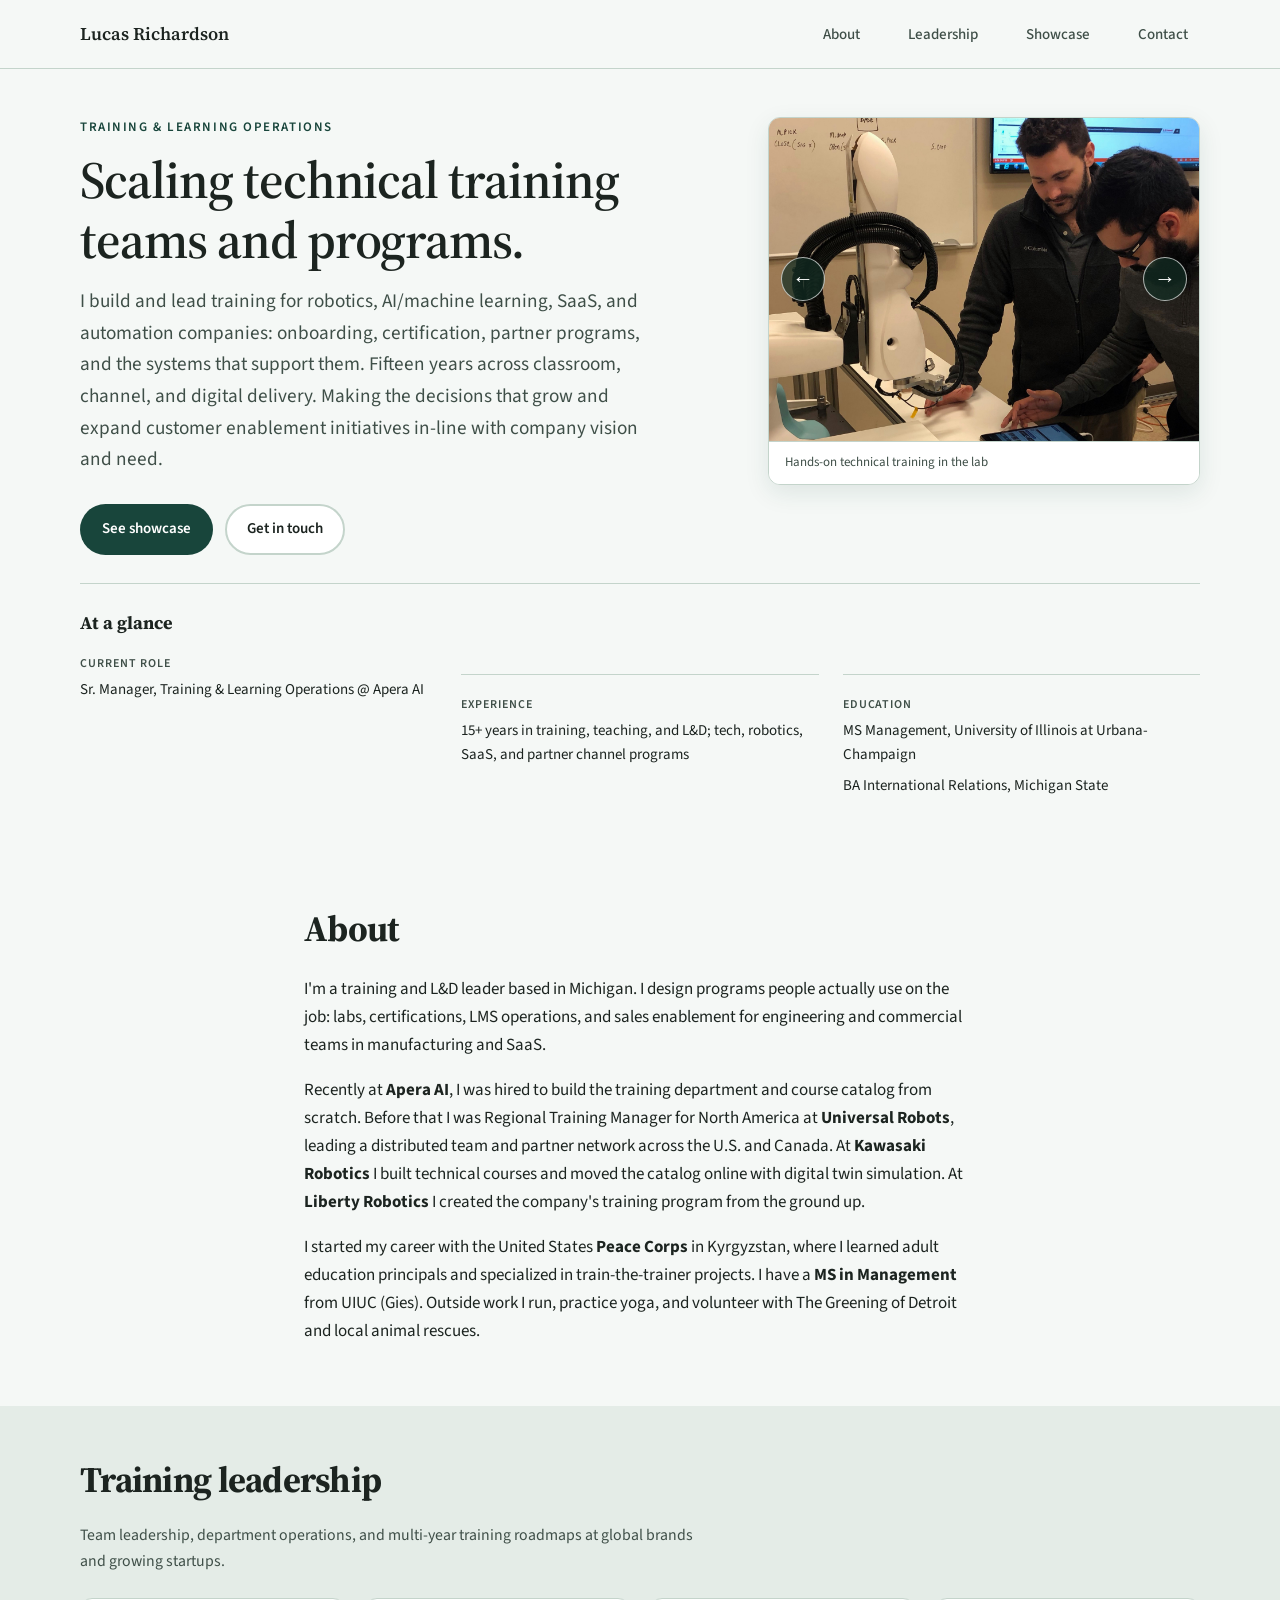
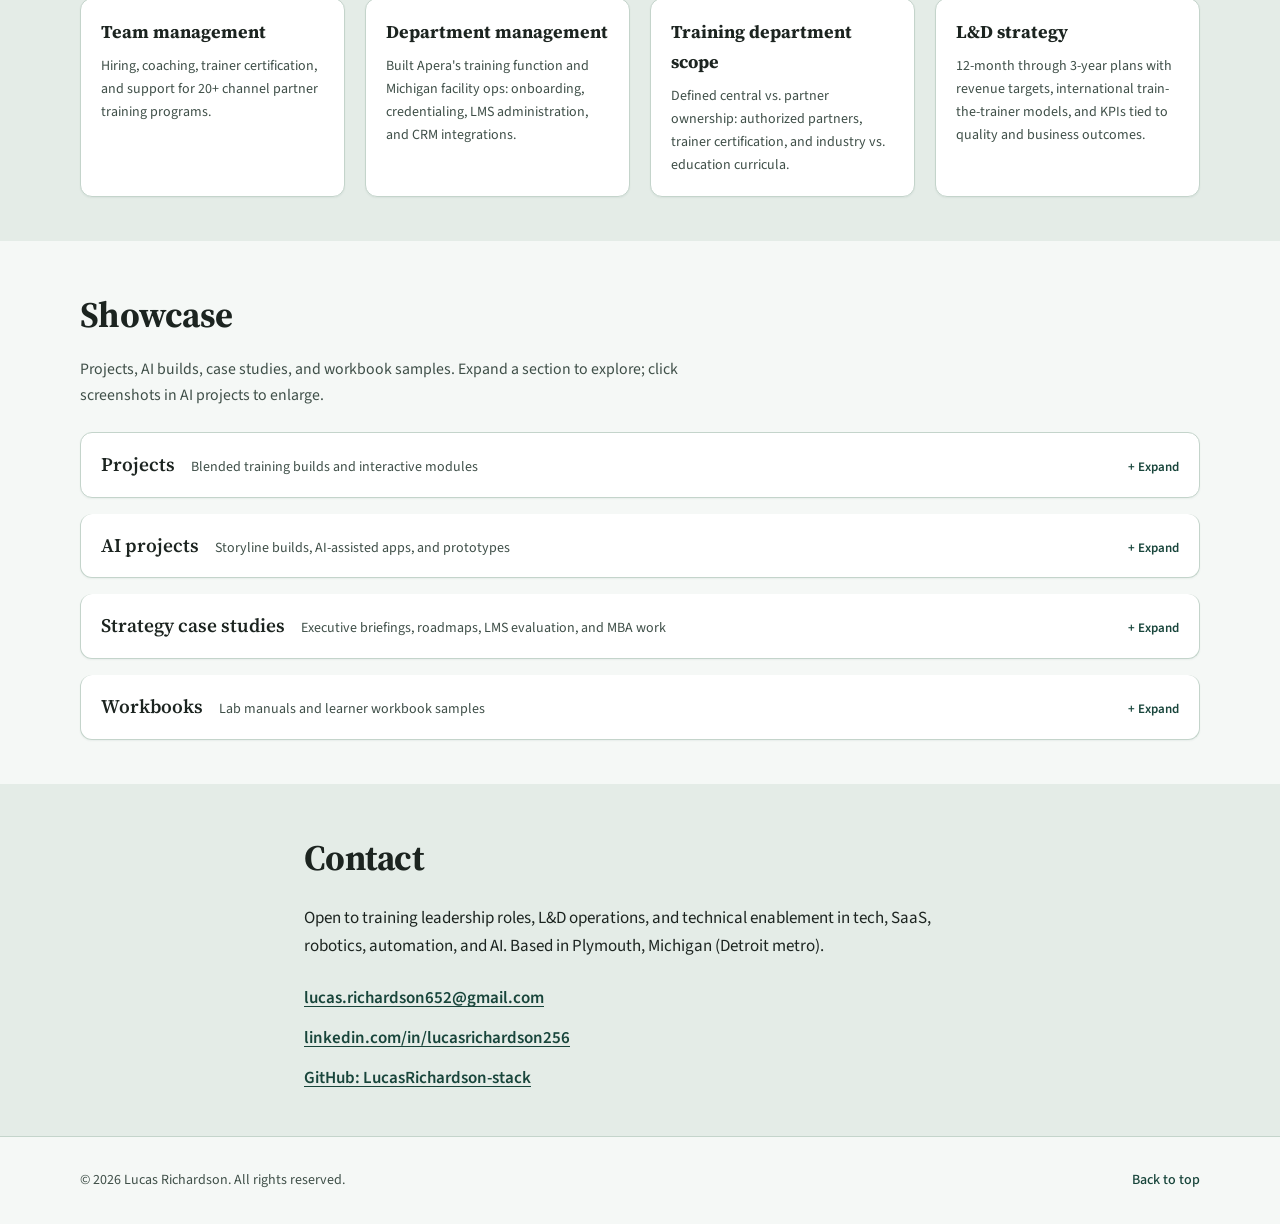
==== index.html @ 7fc4ef79 "Expand Kawasaki workbook showcase with curated pages from both lab manuals. Replace the two-slide K-" ====
<!DOCTYPE html>
<html lang="en">
  <head>
    <meta charset="UTF-8" />
    <meta name="viewport" content="width=device-width, initial-scale=1.0" />
    <meta http-equiv="Cache-Control" content="no-cache, no-store, must-revalidate" />
    <meta http-equiv="Pragma" content="no-cache" />
    <meta http-equiv="Expires" content="0" />
    <meta
      name="description"
      content="Lucas Richardson, Sr. Manager, Training and Learning Operations. 15+ years in technical training, teaching, and L&amp;D across tech, SaaS, robotics, and automation."
    />
    <title>Lucas Richardson | Technical Training &amp; L&amp;D</title>
    <link rel="preconnect" href="https://fonts.googleapis.com" />
    <link rel="preconnect" href="https://fonts.gstatic.com" crossorigin />
    <link
      href="https://fonts.googleapis.com/css2?family=Source+Sans+3:ital,wght@0,400;0,500;0,600;0,700;1,400&family=Source+Serif+4:opsz,wght@8..60,500;8..60,600;8..60,700&display=swap"
      rel="stylesheet"
    />
    <link rel="stylesheet" href="styles.css?v=31" />
  </head>
  <body>
    <a class="skip-link" href="#main">Skip to content</a>

    <header class="site-header" id="top">
      <div class="container header-inner">
        <a class="logo" href="#top">Lucas Richardson</a>
        <button
          class="nav-toggle"
          type="button"
          aria-expanded="false"
          aria-controls="site-nav"
        >
          <span class="nav-toggle-label">Menu</span>
          <span class="nav-toggle-icon" aria-hidden="true"></span>
        </button>
        <nav class="site-nav" id="site-nav" aria-label="Primary">
          <ul>
            <li><a href="#about">About</a></li>
            <li><a href="#leadership">Leadership</a></li>
            <li><a href="#showcase">Showcase</a></li>
            <li><a href="#contact">Contact</a></li>
          </ul>
        </nav>
      </div>
    </header>

    <main id="main">
      <section class="hero">
        <div class="container hero-grid">
          <div class="hero-copy">
            <p class="eyebrow">Training &amp; learning operations</p>
            <h1>Scaling technical training teams and programs.</h1>
            <p class="lead">
              I build and lead training for robotics, AI/machine learning, SaaS, and automation
              companies: onboarding, certification, partner programs, and the systems
              that support them. Fifteen years across classroom, channel, and digital
              delivery. Making the decisions that grow and expand customer enablement initiatives in-line with company vision and need.
            </p>
            <div class="hero-actions">
              <a class="btn btn-primary" href="#showcase">See showcase</a>
              <a class="btn btn-ghost" href="#contact">Get in touch</a>
            </div>
          </div>
          <div class="hero-mark">
            <p class="hero-mark-eyebrow">Portfolio</p>
            <p class="hero-mark-name">Lucas Richardson</p>
            <p class="hero-mark-role">Technical training &amp; L&amp;D</p>
          </div>
          <figure class="hero-photo">
            <div
              class="hero-rotator"
              data-hero-rotator
              tabindex="0"
              aria-roledescription="carousel"
              aria-label="Training photos"
            >
              <div class="hero-rotator-slides">
                <img
                  class="hero-rotator-slide is-active"
                  src="assets/images/kawasaki-duaro-training.jpg"
                  alt="Hands-on robotics training session with a Kawasaki duAro collaborative robot."
                  width="1200"
                  height="900"
                  data-caption="Hands-on technical training in the lab"
                />
                <img
                  class="hero-rotator-slide"
                  src="assets/images/ur-tradeshow.jpg"
                  alt="Universal Robots tradeshow demo with a cobot and teach pendant."
                  width="1200"
                  height="900"
                  loading="lazy"
                  data-caption="Universal Robots tradeshow demo"
                />
                <img
                  class="hero-rotator-slide"
                  src="assets/images/ur-classroom.jpg"
                  alt="Universal Robots classroom training with learners at robot workstations."
                  width="1200"
                  height="900"
                  loading="lazy"
                  data-caption="Universal Robots classroom training"
                />
              </div>
              <button class="hero-rotator-btn hero-rotator-btn-prev" type="button" aria-label="Previous photo">
                <span aria-hidden="true">&#8592;</span>
              </button>
              <button class="hero-rotator-btn hero-rotator-btn-next" type="button" aria-label="Next photo">
                <span aria-hidden="true">&#8594;</span>
              </button>
            </div>
            <figcaption class="hero-rotator-caption">Hands-on technical training in the lab</figcaption>
          </figure>
        </div>
        <div class="container hero-glance" aria-label="At a glance">
          <h2 class="hero-glance-title">At a glance</h2>
          <dl class="stat-list stat-list--horizontal">
            <div>
              <dt>Current role</dt>
              <dd>Sr. Manager, Training &amp; Learning Operations @ Apera AI</dd>
            </div>
            <div>
              <dt>Experience</dt>
              <dd>
                15+ years in training, teaching, and L&amp;D; tech, robotics, SaaS,
                and partner channel programs
              </dd>
            </div>
            <div>
              <dt>Education</dt>
              <dd class="stat-stack">
                <span>MS Management, University of Illinois at Urbana-Champaign</span>
                <span>BA International Relations, Michigan State</span>
              </dd>
            </div>
          </dl>
        </div>
      </section>

      <section class="section" id="about">
        <div class="container narrow">
          <h2>About</h2>
          <p>
            I'm a training and L&amp;D leader based in Michigan. I design programs
            people actually use on the job: labs, certifications, LMS operations,
            and sales enablement for engineering and commercial teams in manufacturing
            and SaaS.
          </p>
          <p>
            Recently at <strong>Apera AI</strong>, I was hired to build the training department
            and course catalog from scratch. Before that I was Regional Training Manager
            for North America at <strong>Universal Robots</strong>, leading a distributed
            team and partner network across the U.S. and Canada. At
            <strong>Kawasaki Robotics</strong> I built technical courses and moved the
            catalog online with digital twin simulation. At <strong>Liberty Robotics</strong> I
            created the company's training program from the ground up.
          </p>
          <p>
            I started my career with the United States <strong>Peace Corps</strong> in Kyrgyzstan, where I learned
            adult education principals and specialized in train-the-trainer projects. I have a <strong>MS in Management</strong>
            from UIUC (Gies). Outside work I run, practice yoga, and volunteer with
            The Greening of Detroit and local animal rescues.
          </p>
        </div>
      </section>

      <section class="section section-alt" id="leadership">
        <div class="container">
          <h2>Training leadership</h2>
          <p class="section-intro">
            Team leadership, department operations, and multi-year training roadmaps
            at global brands and growing startups.
          </p>
          <ul class="card-grid card-grid--compact">
            <li class="card">
              <h3>Team management</h3>
              <p>
                Hiring, coaching, trainer certification, and support for 20+ channel
                partner training programs.
              </p>
            </li>
            <li class="card">
              <h3>Department management</h3>
              <p>
                Built Apera's training function and Michigan facility ops: onboarding,
                credentialing, LMS administration, and CRM integrations.
              </p>
            </li>
            <li class="card">
              <h3>Training department scope</h3>
              <p>
                Defined central vs. partner ownership: authorized partners, trainer
                certification, and industry vs. education curricula.
              </p>
            </li>
            <li class="card">
              <h3>L&amp;D strategy</h3>
              <p>
                12-month through 3-year plans with revenue targets, international
                train-the-trainer models, and KPIs tied to quality and business
                outcomes.
              </p>
            </li>
          </ul>
        </div>
      </section>

      <section class="section" id="showcase">
        <div class="container">
          <h2>Showcase</h2>
          <p class="section-intro">
            Projects, AI builds, case studies, and workbook samples. Expand a section
            to explore; click screenshots in AI projects to enlarge.
          </p>

            <details class="showcase-fold" id="showcase-projects">
              <summary class="showcase-fold-summary">
                <span class="showcase-fold-title">Projects</span>
                <span class="showcase-fold-desc">Blended training builds and interactive modules</span>
              </summary>
              <div class="showcase-fold-body">
              <div class="showcase-shell" data-showcase-tabs>
                <div class="showcase-tablist" role="tablist" aria-label="Projects">
                  <button class="showcase-tab is-active" type="button" role="tab" id="tab-dd-primer" aria-selected="true" aria-controls="panel-dd-primer">D&amp;D species creator</button>
                  <button class="showcase-tab" type="button" role="tab" id="tab-beyond-robot" aria-selected="false" aria-controls="panel-beyond-robot">Beyond the Robot</button>
                </div>

                <div class="showcase-panel is-active" role="tabpanel" id="panel-dd-primer" aria-labelledby="tab-dd-primer">
                  <article class="showcase-card showcase-card--embed">
                    <div class="showcase-panel-header">
                      <div class="project-meta">
                        <span class="tag">ADDIE</span>
                        <span class="tag">Articulate Storyline</span>
                        <span class="tag">AI-assisted HTML</span>
                      </div>
                      <h5>D&amp;D fantasy species character creator</h5>

                      <div class="project-process" aria-label="Project development timeline">
                        <h6 class="project-process-title">Creation process</h6>
                        <ol class="project-process-steps">
                          <li class="project-process-step">
                            <span class="project-process-label">Situation</span>
                            <p>A therapist needed a guided character creator so new players could arrive at the first session with a species, class, and backstory already in place.</p>
                          </li>
                          <li class="project-process-step">
                            <span class="project-process-label">Task</span>
                            <p>Follow ADDIE to design and develop beginner-friendly D&amp;D content that reduced first-session friction without overwhelming new players.</p>
                          </li>
                          <li class="project-process-step">
                            <span class="project-process-label">Action</span>
                            <p>Prototyped an interactive Storyline experience, then rebuilt the flow in HTML with Claude and ChatGPT when Storyline could not deliver the guided UX I had in mind.</p>
                          </li>
                          <li class="project-process-step">
                            <span class="project-process-label">Result</span>
                            <p>A full HTML character creator with species galleries, guided class and background matching, backstory builders, and a printable summary sheet.</p>
                          </li>
                        </ol>
                      </div>

                      <div class="artifact-links">
                        <a class="btn btn-primary" href="https://lucasrichardson-stack.github.io/dnd-character-creator/" target="_blank" rel="noopener noreferrer">Launch HTML creator</a>
                        <a class="btn btn-ghost" href="https://legendary-paprenjak-9b87fb.netlify.app/story.html" target="_blank" rel="noopener noreferrer">Launch Storyline build</a>
                        <a class="btn btn-ghost" href="https://github.com/LucasRichardson-stack/dnd-character-creator" target="_blank" rel="noopener noreferrer">View on GitHub</a>
                      </div>
                    </div>
                    <div class="compare-grid compare-grid--embed" aria-label="Original Storyline build versus AI-assisted HTML character creator">
                      <figure class="compare-card compare-card--embed">
                        <figcaption>Original — Articulate Storyline</figcaption>
                        <div class="compare-embed-wrap">
                          <iframe class="module-embed" src="https://legendary-paprenjak-9b87fb.netlify.app/story.html" title="Original D&amp;D Storyline species primer" loading="lazy"></iframe>
                        </div>
                      </figure>
                      <figure class="compare-card compare-card--embed">
                        <figcaption>Evolved — AI-assisted HTML</figcaption>
                        <div class="compare-embed-wrap">
                          <iframe class="module-embed" src="https://lucasrichardson-stack.github.io/dnd-character-creator/" title="D&amp;D HTML species character creator" loading="lazy"></iframe>
                        </div>
                      </figure>
                    </div>
                  </article>
                </div>

                <div class="showcase-panel" role="tabpanel" id="panel-beyond-robot" aria-labelledby="tab-beyond-robot" hidden>
                  <article class="showcase-card showcase-card--embed">
                    <div class="showcase-panel-header">
                      <div class="project-meta">
                        <span class="tag">Instructor-led</span>
                        <span class="tag">Challenger / Solution selling</span>
                        <span class="tag">Post-training quiz</span>
                      </div>
                      <h5>Beyond the Robot — Challenger sales training</h5>

                      <div class="project-process" aria-label="Project development timeline">
                        <h6 class="project-process-title">Creation process</h6>
                        <ol class="project-process-steps">
                          <li class="project-process-step">
                            <span class="project-process-label">Situation</span>
                            <p>After we lost a sales trainer, I was asked to step in and develop sales training to support the organization.</p>
                          </li>
                          <li class="project-process-step">
                            <span class="project-process-label">Task</span>
                            <p>Develop a session grounded in Challenger salesmanship and solution selling—approaches widely used in robotics and automation.</p>
                          </li>
                          <li class="project-process-step">
                            <span class="project-process-label">Action</span>
                            <p>Read foundational books and attended a Challenger sale seminar to reaffirm my knowledge, then built the PowerPoint deck and engaging post-training quiz.</p>
                          </li>
                          <li class="project-process-step">
                            <span class="project-process-label">Result</span>
                            <p>The sales team began regularly requesting this training to reinforce their practices.</p>
                          </li>
                        </ol>
                      </div>

                      <div class="artifact-links">
                        <a class="btn btn-primary" href="beyond-the-robot.html">Launch simulation</a>
                      </div>

                    </div>

                  <div class="carousel carousel--deck" data-carousel tabindex="0" aria-roledescription="carousel" aria-label="Training deck slides">
                    <div class="carousel-viewport"><div class="carousel-track">
                        <figure class="carousel-slide is-active" data-caption="Training deck slide 1 of 18">
                          <img src="assets/images/beyond-the-robot/slide-01.png" alt="Beyond the Robot training deck slide 1." width="1280" height="720" />
                        </figure>
                        <figure class="carousel-slide" data-caption="Training deck slide 2 of 18">
                          <img src="assets/images/beyond-the-robot/slide-02.png" alt="Beyond the Robot training deck slide 2." width="1280" height="720" loading="lazy" />
                        </figure>
                        <figure class="carousel-slide" data-caption="Training deck slide 3 of 18">
                          <img src="assets/images/beyond-the-robot/slide-03.png" alt="Beyond the Robot training deck slide 3." width="1280" height="720" loading="lazy" />
                        </figure>
                        <figure class="carousel-slide" data-caption="Training deck slide 4 of 18">
                          <img src="assets/images/beyond-the-robot/slide-04.png" alt="Beyond the Robot training deck slide 4." width="1280" height="720" loading="lazy" />
                        </figure>
                        <figure class="carousel-slide" data-caption="Training deck slide 5 of 18">
                          <img src="assets/images/beyond-the-robot/slide-05.png" alt="Beyond the Robot training deck slide 5." width="1280" height="720" loading="lazy" />
                        </figure>
                        <figure class="carousel-slide" data-caption="Training deck slide 6 of 18">
                          <img src="assets/images/beyond-the-robot/slide-06.png" alt="Beyond the Robot training deck slide 6." width="1280" height="720" loading="lazy" />
                        </figure>
                        <figure class="carousel-slide" data-caption="Training deck slide 7 of 18">
                          <img src="assets/images/beyond-the-robot/slide-07.png" alt="Beyond the Robot training deck slide 7." width="1280" height="720" loading="lazy" />
                        </figure>
                        <figure class="carousel-slide" data-caption="Training deck slide 8 of 18">
                          <img src="assets/images/beyond-the-robot/slide-08.png" alt="Beyond the Robot training deck slide 8." width="1280" height="720" loading="lazy" />
                        </figure>
                        <figure class="carousel-slide" data-caption="Training deck slide 9 of 18">
                          <img src="assets/images/beyond-the-robot/slide-09.png" alt="Beyond the Robot training deck slide 9." width="1280" height="720" loading="lazy" />
                        </figure>
                        <figure class="carousel-slide" data-caption="Training deck slide 10 of 18">
                          <img src="assets/images/beyond-the-robot/slide-10.png" alt="Beyond the Robot training deck slide 10." width="1280" height="720" loading="lazy" />
                        </figure>
                        <figure class="carousel-slide" data-caption="Training deck slide 11 of 18">
                          <img src="assets/images/beyond-the-robot/slide-11.png" alt="Beyond the Robot training deck slide 11." width="1280" height="720" loading="lazy" />
                        </figure>
                        <figure class="carousel-slide" data-caption="Training deck slide 12 of 18">
                          <img src="assets/images/beyond-the-robot/slide-12.png" alt="Beyond the Robot training deck slide 12." width="1280" height="720" loading="lazy" />
                        </figure>
                        <figure class="carousel-slide" data-caption="Training deck slide 13 of 18">
                          <img src="assets/images/beyond-the-robot/slide-13.png" alt="Beyond the Robot training deck slide 13." width="1280" height="720" loading="lazy" />
                        </figure>
                        <figure class="carousel-slide" data-caption="Training deck slide 14 of 18">
                          <img src="assets/images/beyond-the-robot/slide-14.png" alt="Beyond the Robot training deck slide 14." width="1280" height="720" loading="lazy" />
                        </figure>
                        <figure class="carousel-slide" data-caption="Training deck slide 15 of 18">
                          <img src="assets/images/beyond-the-robot/slide-15.png" alt="Beyond the Robot training deck slide 15." width="1280" height="720" loading="lazy" />
                        </figure>
                        <figure class="carousel-slide" data-caption="Training deck slide 16 of 18">
                          <img src="assets/images/beyond-the-robot/slide-16.png" alt="Beyond the Robot training deck slide 16." width="1280" height="720" loading="lazy" />
                        </figure>
                        <figure class="carousel-slide" data-caption="Training deck slide 17 of 18">
                          <img src="assets/images/beyond-the-robot/slide-17.png" alt="Beyond the Robot training deck slide 17." width="1280" height="720" loading="lazy" />
                        </figure>
                        <figure class="carousel-slide" data-caption="Training deck slide 18 of 18">
                          <img src="assets/images/beyond-the-robot/slide-18.png" alt="Beyond the Robot training deck slide 18." width="1280" height="720" loading="lazy" />
                        </figure>
</div></div>
                    <button class="carousel-btn carousel-btn-prev" type="button" aria-label="Previous slide">&#8592;</button>
                    <button class="carousel-btn carousel-btn-next" type="button" aria-label="Next slide">&#8594;</button>
                    <div class="carousel-footer"><p class="carousel-caption" aria-live="polite">Training deck slide 1 of 18</p></div>
                  </div>

                    <div class="module-embed-wrap module-embed-wrap--compact">
                      <iframe class="module-embed" src="beyond-the-robot.html" title="Beyond the Robot sales simulation" loading="lazy"></iframe>
                    </div>
                  </article>
                </div>
              </div>
              </div>
            </details>

            <details class="showcase-fold" id="showcase-agentic">
              <summary class="showcase-fold-summary">
                <span class="showcase-fold-title">AI projects</span>
                <span class="showcase-fold-desc">Storyline builds, AI-assisted apps, and prototypes</span>
              </summary>
              <div class="showcase-fold-body">
              <div class="showcase-shell" data-showcase-tabs>
                <div class="showcase-tablist" role="tablist" aria-label="AI projects">
                  <button class="showcase-tab is-active" type="button" role="tab" id="tab-dashboard" aria-selected="true" aria-controls="panel-dashboard">Readiness dashboard</button>
                  <button class="showcase-tab" type="button" role="tab" id="tab-scorecard" aria-selected="false" aria-controls="panel-scorecard">Readiness scorecard</button>
                  <button class="showcase-tab" type="button" role="tab" id="tab-lms" aria-selected="false" aria-controls="panel-lms">Training LMS</button>
                  <button class="showcase-tab" type="button" role="tab" id="tab-planner" aria-selected="false" aria-controls="panel-planner">Training planner</button>
                  <button class="showcase-tab" type="button" role="tab" id="tab-part-inspection" aria-selected="false" aria-controls="panel-part-inspection">Part inspection</button>
                </div>

                <div class="showcase-panel is-active" role="tabpanel" id="panel-dashboard" aria-labelledby="tab-dashboard">
                  <div class="showcase-panel-header">
                    <div class="project-meta">
                      <span class="tag">AI-assisted</span>
                      <span class="tag">Prototype</span>
                    </div>
                    <h5>Uptime Readiness Dashboard</h5>
                    <p>
                      A customer-facing readiness monitor I'm prototyping to show how prepared
                      a plant team is to troubleshoot our product when a line goes down.
                      It rolls up training, spare parts, backups, and trained assets; then
                      surfaces remedial actions before downtime happens. The goal when launched will be to decrease customer downtime and decrease our costs to support.
                    </p>
                  </div>
                  <div class="carousel" data-carousel tabindex="0" aria-roledescription="carousel">
                    <div class="carousel-viewport">
                      <div class="carousel-track">
                        <figure class="carousel-slide is-active" data-caption="Team Readiness: per-employee training, eLearning, quiz scores, and certificate status.">
                          <button class="carousel-zoom" type="button" data-src="assets/images/uptime-dashboard-team-readiness.png" data-alt="Uptime Readiness Dashboard team tracker.">
                            <img src="assets/images/uptime-dashboard-team-readiness.png" alt="Uptime Readiness Dashboard team tracker." width="1024" height="872" />
                            <span class="carousel-zoom-label">Click to enlarge</span>
                          </button>
                        </figure>
                        <figure class="carousel-slide" data-caption="Spare Parts Audit: hardware inventory, backup sync, and trained asset verification.">
                          <button class="carousel-zoom" type="button" data-src="assets/images/uptime-dashboard-spare-parts-audit.png" data-alt="Spare parts audit screen.">
                            <img src="assets/images/uptime-dashboard-spare-parts-audit.png" alt="Spare parts audit screen." width="1024" height="872" loading="lazy" />
                            <span class="carousel-zoom-label">Click to enlarge</span>
                          </button>
                        </figure>
                        <figure class="carousel-slide" data-caption="Improvement Actions: critical gaps and prioritized fixes for the customer team.">
                          <button class="carousel-zoom" type="button" data-src="assets/images/uptime-dashboard-improvement-actions.png" data-alt="Improvement actions panel.">
                            <img src="assets/images/uptime-dashboard-improvement-actions.png" alt="Improvement actions panel." width="1024" height="872" loading="lazy" />
                            <span class="carousel-zoom-label">Click to enlarge</span>
                          </button>
                        </figure>
                      </div>
                    </div>
                    <button class="carousel-btn carousel-btn-prev" type="button" aria-label="Previous screenshot">&#8592;</button>
                    <button class="carousel-btn carousel-btn-next" type="button" aria-label="Next screenshot">&#8594;</button>
                    <div class="carousel-footer">
                      <div class="carousel-dots" role="tablist" aria-label="Screenshots">
                        <button class="carousel-dot is-active" type="button" aria-label="Screenshot 1"></button>
                        <button class="carousel-dot" type="button" aria-label="Screenshot 2"></button>
                        <button class="carousel-dot" type="button" aria-label="Screenshot 3"></button>
                      </div>
                      <p class="carousel-caption" aria-live="polite">Team Readiness: per-employee training, eLearning, quiz scores, and certificate status.</p>
                    </div>
                  </div>
                </div>

                <div class="showcase-panel" role="tabpanel" id="panel-scorecard" aria-labelledby="tab-scorecard" hidden>
                  <div class="showcase-panel-header">
                    <div class="project-meta">
                      <span class="tag">AI-assisted</span>
                      <span class="tag">Assessment</span>
                      <span class="tag">Tradeshow</span>
                    </div>
                    <h5>Uptime Readiness Scorecard</h5>
                    <p>
                      An assessment quiz I built from our product manuals and SME input to gauge how
                      prepared a customer&rsquo;s employees are to respond to faults and
                      equipment downtime. This tradeshow version adds timed scoring, instant
                      feedback, and a leaderboard so visitors could challenge each other on
                      the show floor. We'll eventually pair this with the strategy behind our readiness dashboard to qualify customer employee's abilities to address downtime issues.
                    </p>
                  </div>
                  <div class="carousel" data-carousel tabindex="0" aria-roledescription="carousel">
                    <div class="carousel-viewport">
                      <div class="carousel-track">
                        <figure class="carousel-slide is-active" data-caption="Landing: score bands from Expert Ready to At Risk; begin assessment or view leaderboard.">
                          <button class="carousel-zoom" type="button" data-src="assets/images/uptime-scorecard-landing.png" data-alt="Uptime Readiness Scorecard landing page.">
                            <img src="assets/images/uptime-scorecard-landing.png" alt="Staff uptime readiness assessment intro with score band definitions." width="1024" height="872" />
                            <span class="carousel-zoom-label">Click to enlarge</span>
                          </button>
                        </figure>
                        <figure class="carousel-slide" data-caption="Registration: optional name and company for the tradeshow leaderboard.">
                          <button class="carousel-zoom" type="button" data-src="assets/images/uptime-scorecard-registration.png" data-alt="Scorecard registration form.">
                            <img src="assets/images/uptime-scorecard-registration.png" alt="Who is taking this assessment registration screen." width="1024" height="872" loading="lazy" />
                            <span class="carousel-zoom-label">Click to enlarge</span>
                          </button>
                        </figure>
                        <figure class="carousel-slide" data-caption="Quiz: timed multiple-choice questions drawn from product manual topics.">
                          <button class="carousel-zoom" type="button" data-src="assets/images/uptime-scorecard-question.png" data-alt="Scorecard quiz question screen.">
                            <img src="assets/images/uptime-scorecard-question.png" alt="Calibration quiz question with four answer choices." width="1024" height="872" loading="lazy" />
                            <span class="carousel-zoom-label">Click to enlarge</span>
                          </button>
                        </figure>
                        <figure class="carousel-slide" data-caption="Feedback: immediate explanation after each answer before moving on.">
                          <button class="carousel-zoom" type="button" data-src="assets/images/uptime-scorecard-feedback.png" data-alt="Scorecard question with answer feedback.">
                            <img src="assets/images/uptime-scorecard-feedback.png" alt="Quiz question showing correct answer and explanation." width="1024" height="872" loading="lazy" />
                            <span class="carousel-zoom-label">Click to enlarge</span>
                          </button>
                        </figure>
                        <figure class="carousel-slide" data-caption="Results: overall score, readiness band, and breakdown by category.">
                          <button class="carousel-zoom" type="button" data-src="assets/images/uptime-scorecard-results.png" data-alt="Uptime Readiness Scorecard results page.">
                            <img src="assets/images/uptime-scorecard-results.png" alt="Assessment results with score, status, and category performance." width="1024" height="872" loading="lazy" />
                            <span class="carousel-zoom-label">Click to enlarge</span>
                          </button>
                        </figure>
                        <figure class="carousel-slide" data-caption="Leaderboard: ranked scores for the tradeshow challenge.">
                          <button class="carousel-zoom" type="button" data-src="assets/images/uptime-scorecard-leaderboard.png" data-alt="Uptime Readiness Scorecard leaderboard.">
                            <img src="assets/images/uptime-scorecard-leaderboard.png" alt="Tradeshow leaderboard with ranked scores and times." width="1024" height="872" loading="lazy" />
                            <span class="carousel-zoom-label">Click to enlarge</span>
                          </button>
                        </figure>
                      </div>
                    </div>
                    <button class="carousel-btn carousel-btn-prev" type="button" aria-label="Previous screenshot">&#8592;</button>
                    <button class="carousel-btn carousel-btn-next" type="button" aria-label="Next screenshot">&#8594;</button>
                    <div class="carousel-footer">
                      <div class="carousel-dots" role="tablist" aria-label="Screenshots">
                        <button class="carousel-dot is-active" type="button" aria-label="Screenshot 1"></button>
                        <button class="carousel-dot" type="button" aria-label="Screenshot 2"></button>
                        <button class="carousel-dot" type="button" aria-label="Screenshot 3"></button>
                        <button class="carousel-dot" type="button" aria-label="Screenshot 4"></button>
                        <button class="carousel-dot" type="button" aria-label="Screenshot 5"></button>
                        <button class="carousel-dot" type="button" aria-label="Screenshot 6"></button>
                      </div>
                      <p class="carousel-caption" aria-live="polite">Landing: score bands from Expert Ready to At Risk; begin assessment or view leaderboard.</p>
                    </div>
                  </div>
                </div>

                <div class="showcase-panel" role="tabpanel" id="panel-lms" aria-labelledby="tab-lms" hidden>
                  <div class="showcase-panel-header">
                    <div class="project-meta">
                      <span class="tag">AI-assisted</span>
                      <span class="tag">Low-code LMS</span>
                    </div>
                    <h5>Training scheduling LMS</h5>
                    <p>
                      A low-code LMS to post and schedule
                      training. Course templates, self-registration, participant tracking,
                      CRM integration, and SOC 2-aligned audit logging. We desperately needed a way to post courses and track customer completions and EXCEL wasn't cutting it. This has served as an excellent stop-gap until we have the budget and learner-base to justify a more expensive enterprise LMS solution. 
                    </p>
                  </div>
                  <div class="carousel" data-carousel tabindex="0" aria-roledescription="carousel">
                    <div class="carousel-viewport">
                      <div class="carousel-track">
                        <figure class="carousel-slide is-active" data-caption="Training schedule: customers browse open sessions and register.">
                          <button class="carousel-zoom" type="button" data-src="assets/images/lms-training-schedule.png" data-alt="Training schedule calendar.">
                            <img src="assets/images/lms-training-schedule.png" alt="Training schedule calendar." width="1024" height="872" />
                            <span class="carousel-zoom-label">Click to enlarge</span>
                          </button>
                        </figure>
                        <figure class="carousel-slide" data-caption="Course detail: session info, takeaways, and register CTA.">
                          <button class="carousel-zoom" type="button" data-src="assets/images/lms-course-detail.png" data-alt="Course detail page.">
                            <img src="assets/images/lms-course-detail.png" alt="Course detail page." width="1024" height="872" loading="lazy" />
                            <span class="carousel-zoom-label">Click to enlarge</span>
                          </button>
                        </figure>
                        <figure class="carousel-slide" data-caption="Add session: admins create sessions from templates with pricing and capacity.">
                          <button class="carousel-zoom" type="button" data-src="assets/images/lms-add-session.png" data-alt="Add training session modal.">
                            <img src="assets/images/lms-add-session.png" alt="Add training session modal." width="1024" height="872" loading="lazy" />
                            <span class="carousel-zoom-label">Click to enlarge</span>
                          </button>
                        </figure>
                        <figure class="carousel-slide" data-caption="Course templates: reusable class definitions for registration.">
                          <button class="carousel-zoom" type="button" data-src="assets/images/lms-course-templates.png" data-alt="Course templates admin view.">
                            <img src="assets/images/lms-course-templates.png" alt="Course templates admin view." width="1024" height="872" loading="lazy" />
                            <span class="carousel-zoom-label">Click to enlarge</span>
                          </button>
                        </figure>
                      </div>
                    </div>
                    <button class="carousel-btn carousel-btn-prev" type="button" aria-label="Previous screenshot">&#8592;</button>
                    <button class="carousel-btn carousel-btn-next" type="button" aria-label="Next screenshot">&#8594;</button>
                    <div class="carousel-footer">
                      <div class="carousel-dots" role="tablist" aria-label="Screenshots">
                        <button class="carousel-dot is-active" type="button" aria-label="Screenshot 1"></button>
                        <button class="carousel-dot" type="button" aria-label="Screenshot 2"></button>
                        <button class="carousel-dot" type="button" aria-label="Screenshot 3"></button>
                        <button class="carousel-dot" type="button" aria-label="Screenshot 4"></button>
                      </div>
                      <p class="carousel-caption" aria-live="polite">Training schedule: customers browse open sessions and register.</p>
                    </div>
                  </div>
                </div>

                <div class="showcase-panel" role="tabpanel" id="panel-planner" aria-labelledby="tab-planner" hidden>
                  <div class="showcase-panel-header">
                    <div class="project-meta">
                      <span class="tag">AI-assisted</span>
                      <span class="tag">Instructional design</span>
                    </div>
                    <h5>Training Planner</h5>
                    <p>
                      An L&amp;D tool I built to help my team design new training courses.
                      Storyboarding and planning in one place: workflow breakdowns, module
                      design checklists, and module flow maps. The storyboard breaks each
                      module into activities, content, quizzes, videos, and other screen types. I was challenged to use AI to help decrease training production time team workload. This was a simple solution and has helped drop development time by about 5%.
                    </p>
                    <ul class="artifact-tools" aria-label="What it includes">
                      <li>Module storyboards by screen type (activity, content, quiz, video, and more)</li>
                      <li>Planning views: design checklist, workflow breakdown, module flow</li>
                      <li>Course and module setup with optional frameworks (e.g. LIFT)</li>
                    </ul>
                    <div class="artifact-links">
                      <a class="btn btn-primary" href="training-planner.html">Open Training Planner</a>
                    </div>
                  </div>
                  <div class="carousel" data-carousel tabindex="0" aria-roledescription="carousel">
                    <div class="carousel-viewport">
                      <div class="carousel-track">
                        <figure class="carousel-slide is-active" data-caption="Storyboard: module screens tagged by type (title, scenario, content, activity, quiz, summary).">
                          <button class="carousel-zoom" type="button" data-src="assets/images/training-planner-storyboard.png" data-alt="Training Planner storyboard view for Module 1.">
                            <img src="assets/images/training-planner-storyboard.png" alt="Training Planner storyboard with numbered module screens." width="1024" height="872" />
                            <span class="carousel-zoom-label">Click to enlarge</span>
                          </button>
                        </figure>
                        <figure class="carousel-slide" data-caption="Planning: module design checklist to track quality as the course takes shape.">
                          <button class="carousel-zoom" type="button" data-src="assets/images/training-planner-planning-checklist.png" data-alt="Module design checklist in Training Planner.">
                            <img src="assets/images/training-planner-planning-checklist.png" alt="Module design checklist with design elements and notes." width="1024" height="872" loading="lazy" />
                            <span class="carousel-zoom-label">Click to enlarge</span>
                          </button>
                        </figure>
                        <figure class="carousel-slide" data-caption="Workflow breakdown and module flow: map real tasks and Intro â†’ Theory â†’ Demo â†’ Task â†’ Wrap-up.">
                          <button class="carousel-zoom" type="button" data-src="assets/images/training-planner-workflow-module-flow.png" data-alt="Workflow breakdown and module flow planning view.">
                            <img src="assets/images/training-planner-workflow-module-flow.png" alt="Workflow breakdown stages and module flow cards." width="1024" height="872" loading="lazy" />
                            <span class="carousel-zoom-label">Click to enlarge</span>
                          </button>
                        </figure>
                        <figure class="carousel-slide" data-caption="New course setup: name, audience, and optional framework or theme.">
                          <button class="carousel-zoom" type="button" data-src="assets/images/training-planner-new-course.png" data-alt="New course dialog in Training Planner.">
                            <img src="assets/images/training-planner-new-course.png" alt="New course modal with name, description, framework, and audience fields." width="1024" height="872" loading="lazy" />
                            <span class="carousel-zoom-label">Click to enlarge</span>
                          </button>
                        </figure>
                      </div>
                    </div>
                    <button class="carousel-btn carousel-btn-prev" type="button" aria-label="Previous screenshot">&#8592;</button>
                    <button class="carousel-btn carousel-btn-next" type="button" aria-label="Next screenshot">&#8594;</button>
                    <div class="carousel-footer">
                      <div class="carousel-dots" role="tablist" aria-label="Screenshots">
                        <button class="carousel-dot is-active" type="button" aria-label="Screenshot 1"></button>
                        <button class="carousel-dot" type="button" aria-label="Screenshot 2"></button>
                        <button class="carousel-dot" type="button" aria-label="Screenshot 3"></button>
                        <button class="carousel-dot" type="button" aria-label="Screenshot 4"></button>
                      </div>
                      <p class="carousel-caption" aria-live="polite">Storyboard: module screens tagged by type (title, scenario, content, activity, quiz, summary).</p>
                    </div>
                  </div>
                </div>

                <div class="showcase-panel" role="tabpanel" id="panel-part-inspection" aria-labelledby="tab-part-inspection" hidden>
                  <div class="showcase-panel-header">
                    <div class="project-meta">
                      <span class="tag tag-ai">Claude</span>
                      <span class="tag">Articulate Storyline</span>
                      <span class="tag">Web object</span>
                    </div>
                    <h5>Part inspection — Storyline to AI web object</h5>
                    <p>
                      I built an interactive pass/reject inspection activity in Storyline
                      using triggers, element IDs, and JavaScript. Then I used Claude to
                      redesign the concept as a custom web object and embedded that in
                      Storyline instead — richer visuals, clearer live-vs-reference
                      comparison, and a smoother learner flow.
                    </p>
                  </div>
                  <div class="compare-grid" aria-label="Original Storyline build versus AI web object">
                    <figure class="compare-card">
                      <figcaption>Original — Storyline, triggers &amp; JavaScript</figcaption>
                      <button class="carousel-zoom" type="button" data-src="assets/images/part-inspection-storyline-original.gif" data-alt="Original Storyline part inspection activity on a conveyor belt with Pass and Reject buttons.">
                        <img src="assets/images/part-inspection-storyline-original.gif" alt="Original Storyline part inspection activity on a conveyor belt with Pass and Reject buttons." width="512" height="573" loading="lazy" />
                        <span class="carousel-zoom-label">Click to enlarge</span>
                      </button>
                    </figure>
                    <figure class="compare-card">
                      <figcaption>AI web object — embedded in Storyline</figcaption>
                      <button class="carousel-zoom" type="button" data-src="assets/images/part-inspection-ai-webobject.gif" data-alt="Claude-built part inspection web object with live inspection and reference comparison screens.">
                        <img src="assets/images/part-inspection-ai-webobject.gif" alt="Claude-built part inspection web object with live inspection and reference comparison screens." width="1024" height="573" loading="lazy" />
                        <span class="carousel-zoom-label">Click to enlarge</span>
                      </button>
                    </figure>
                  </div>
                </div>
              </div>
              </div>
            </details>

            <details class="showcase-fold" id="showcase-strategy">
              <summary class="showcase-fold-summary">
                <span class="showcase-fold-title">Strategy case studies</span>
                <span class="showcase-fold-desc">Executive briefings, roadmaps, LMS evaluation, and MBA work</span>
              </summary>
              <div class="showcase-fold-body">
              <div class="showcase-shell" data-showcase-tabs>
                <div class="showcase-tablist" role="tablist" aria-label="Strategy case studies">
                  <button class="showcase-tab is-active" type="button" role="tab" id="tab-support-framework" aria-selected="true" aria-controls="panel-support-framework">Support framework</button>
                  <button class="showcase-tab" type="button" role="tab" id="tab-training-roadmap" aria-selected="false" aria-controls="panel-training-roadmap">Training roadmap</button>
                  <button class="showcase-tab" type="button" role="tab" id="tab-lms-selection" aria-selected="false" aria-controls="panel-lms-selection">LMS selection</button>
                  <button class="showcase-tab" type="button" role="tab" id="tab-instructional-design" aria-selected="false" aria-controls="panel-instructional-design">Instructional design</button>
                  <button class="showcase-tab" type="button" role="tab" id="tab-profile-strategy" aria-selected="false" aria-controls="panel-profile-strategy">Global expansion strategy</button>
                </div>

                <div class="showcase-panel is-active" role="tabpanel" id="panel-support-framework" aria-labelledby="tab-support-framework">
                  <div class="showcase-panel-header">
                    <div class="project-meta">
                      <span class="tag">L&amp;D consulting</span>
                      <span class="tag">Support enablement</span>
                      <span class="tag">Payroll/HR SaaS</span>
                    </div>
                    <h5>Customer quality support framework</h5>
                    <p>
                      A payroll/HR SaaS client asked for a support training framework
                      aimed at higher CSAT, fewer manager escalations, and faster
                      resolution. The case study covers strategy first; the second half
                      is an interactive mock lesson. The response from the customer was positive and they integrated aspects of my strategy into their training modules. 
                    </p>
                    <div class="artifact-links">
                      <a class="btn btn-primary" href="support-framework.html">View full case study</a>
                    </div>
                  </div>
                </div>

                <div class="showcase-panel" role="tabpanel" id="panel-training-roadmap" aria-labelledby="tab-training-roadmap" hidden>
                  <div class="showcase-panel-header">
                    <div class="project-meta">
                      <span class="tag">L&amp;D strategy</span>
                      <span class="tag">First-year roadmap</span>
                      <span class="tag">Build from zero</span>
                    </div>
                    <h5>Apera AI training roadmap</h5>
                    <p>
                      A 12-month plan I delivered in my first weeks as department lead
                      to stand up a training function where none existed: three phased
                      workstreams from quick wins and onboarding through scale,
                      certification, and training as a sales differentiator. As the department lead, I own and implemented this strategy. While having to deviate from aspects of it due to company needs, resources, and time contraints, it's still the roadmap I'm pursuing. 
                    </p>
                    <div class="artifact-links">
                      <a class="btn btn-primary" href="training-roadmap.html">View full case study</a>
                    </div>
                  </div>
                </div>

                <div class="showcase-panel" role="tabpanel" id="panel-lms-selection" aria-labelledby="tab-lms-selection" hidden>
                  <div class="showcase-panel-header">
                    <div class="project-meta">
                      <span class="tag">L&amp;D strategy</span>
                      <span class="tag">LMS evaluation</span>
                      <span class="tag">Executive decision tool</span>
                    </div>
                    <h5>LMS selection guide</h5>
                    <p>
                      A requirements-led evaluation I built to guide our CEO, VPs, and
                      senior leadership through choosing an LMS. It defines six criteria
                      anchored to our HubSpot stack and content needs, then compares four
                      platforms in an interactive matrix you can weight by priority. While we've shifted direction to an internally built low-code LMS, due to budget constraints, I still stand by the results of this evaluation. As the budget opens my plan is to pursue an LMS that directly ties into our CRM.
                    </p>
                    <div class="artifact-links">
                      <a class="btn btn-primary" href="lms-selection.html">View full case study</a>
                    </div>
                  </div>
                </div>

                <div class="showcase-panel" role="tabpanel" id="panel-instructional-design" aria-labelledby="tab-instructional-design" hidden>
                  <div class="showcase-panel-header">
                    <div class="project-meta">
                      <span class="tag">L&amp;D strategy</span>
                      <span class="tag">Executive briefing</span>
                      <span class="tag">Instructional design</span>
                    </div>
                    <h5>Instructional design essentials</h5>
                    <p>
                      A presentation I built for our CEO, VPs, and senior leadership
                      on what quality training actually looks like: the LAFF framework,
                      build economics, ROI signals, and how strong design ties to product
                      sales, adoption, and support load. This presentation helped build my case for resources and build an understanding of what quality training looks like on our leadership team. 
                    </p>
                    <div class="artifact-links">
                      <a class="btn btn-primary" href="instructional-design.html">View full case study</a>
                    </div>
                  </div>
                </div>

                <div class="showcase-panel" role="tabpanel" id="panel-profile-strategy" aria-labelledby="tab-profile-strategy" hidden>
                  <div class="showcase-panel-header">
                    <div class="project-meta">
                      <span class="tag">UIUC Gies MBA</span>
                      <span class="tag">Strategy consulting</span>
                      <span class="tag">Selected pitch</span>
                    </div>
                    <h5>Profile global expansion strategy</h5>
                    <p>
                      In 2025 my MBA cohort developed market-entry plans for Profile,
                      a Brazilian ESG agency expanding into the UK and US. Out of ten
                      teams, mine was selected after the pitch I led; client leadership
                      cited its step-by-step structure and narrative flow as the defining reason for going with our strategy. A year later, we've seen a direct change in their approach to web-marketing and hiring strategy internationally. 
                    </p>
                    <div class="artifact-links">
                      <a class="btn btn-primary" href="profile-expansion.html">View full case study</a>
                    </div>
                  </div>
                </div>
              </div>
              </div>
            </details>

            <details class="showcase-fold" id="showcase-workbooks">
              <summary class="showcase-fold-summary">
                <span class="showcase-fold-title">Workbooks</span>
                <span class="showcase-fold-desc">Lab manuals and learner workbook samples</span>
              </summary>
              <div class="showcase-fold-body">
              <div class="showcase-shell" data-showcase-tabs>
                <div class="showcase-tablist" role="tablist" aria-label="Workbooks">
                  <button class="showcase-tab is-active" type="button" role="tab" id="tab-kawasaki-workbook" aria-selected="true" aria-controls="panel-kawasaki-workbook">K-ROSET lab manual</button>
                  <button class="showcase-tab" type="button" role="tab" id="tab-kawasaki-eseries" aria-selected="false" aria-controls="panel-kawasaki-eseries">E-Series lab manual</button>
                  <button class="showcase-tab" type="button" role="tab" id="tab-apera-workbook" aria-selected="false" aria-controls="panel-apera-workbook">Basic training workbook</button>
                </div>

                <div class="showcase-panel is-active" role="tabpanel" id="panel-kawasaki-workbook" aria-labelledby="tab-kawasaki-workbook">
                      <div class="showcase-panel-header">
                        <div class="project-meta">
                          <span class="tag">Kawasaki Robotics</span>
                          <span class="tag">Lab manual</span>
                          <span class="tag">K-ROSET simulation</span>
                        </div>
                        <h5>K-ROSET Operations and Programming Lab Manual</h5>
                        <p>
                          Lab manuals I designed at Kawasaki for K-ROSET simulation
                          training: guided exercises, safety checks, and comprehension
                          questions paired with hands-on robot programming labs. After I created of this course, customer interest bumped it to the third most taught class at Kawasaki.
                        </p>
                      </div>
                      <div class="carousel" data-carousel tabindex="0" aria-roledescription="carousel">
                        <div class="carousel-viewport">
                          <div class="carousel-track">
                            <figure class="carousel-slide is-active" data-caption="Cover: K-ROSET Operations and Programming Lab Manual.">
                              <button class="carousel-zoom" type="button" data-src="assets/images/kawasaki-kroset-cover.png" data-alt="Cover page of the K-ROSET Operations and Programming Lab Manual.">
                                <img src="assets/images/kawasaki-kroset-cover.png" alt="Cover page of the K-ROSET Operations and Programming Lab Manual." width="850" height="1100" />
                                <span class="carousel-zoom-label">Click to enlarge</span>
                              </button>
                            </figure>
                            <figure class="carousel-slide" data-caption="Table of contents: five units from safety through advanced programming.">
                              <button class="carousel-zoom" type="button" data-src="assets/images/kawasaki-kroset-toc.png" data-alt="Table of contents from the K-ROSET lab manual.">
                                <img src="assets/images/kawasaki-kroset-toc.png" alt="Table of contents from the K-ROSET lab manual." width="850" height="1100" loading="lazy" />
                                <span class="carousel-zoom-label">Click to enlarge</span>
                              </button>
                            </figure>
                            <figure class="carousel-slide" data-caption="Unit overview: learning objectives and lab sequence for simulation programming.">
                              <button class="carousel-zoom" type="button" data-src="assets/images/kawasaki-kroset-overview.png" data-alt="Unit overview page from the K-ROSET lab manual.">
                                <img src="assets/images/kawasaki-kroset-overview.png" alt="Unit overview page from the K-ROSET lab manual." width="850" height="1100" loading="lazy" />
                                <span class="carousel-zoom-label">Click to enlarge</span>
                              </button>
                            </figure>
                            <figure class="carousel-slide" data-caption="Lab exercise: K-ROSET software navigation with interface screenshots.">
                              <button class="carousel-zoom" type="button" data-src="assets/images/kawasaki-kroset-lab-navigation.png" data-alt="K-ROSET software navigation lab page with screenshots.">
                                <img src="assets/images/kawasaki-kroset-lab-navigation.png" alt="K-ROSET software navigation lab page with screenshots." width="850" height="1100" loading="lazy" />
                                <span class="carousel-zoom-label">Click to enlarge</span>
                              </button>
                            </figure>
                            <figure class="carousel-slide" data-caption="Safety lab: comprehension questions on devices, lockout, and warning symbols.">
                              <button class="carousel-zoom" type="button" data-src="assets/images/kawasaki-kroset-lab-safety.png" data-alt="Safety quiz page from the K-ROSET lab manual.">
                                <img src="assets/images/kawasaki-kroset-lab-safety.png" alt="Safety quiz page from the K-ROSET lab manual." width="850" height="1100" loading="lazy" />
                                <span class="carousel-zoom-label">Click to enlarge</span>
                              </button>
                            </figure>
                          </div>
                        </div>
                        <button class="carousel-btn carousel-btn-prev" type="button" aria-label="Previous screenshot">&#8592;</button>
                        <button class="carousel-btn carousel-btn-next" type="button" aria-label="Next screenshot">&#8594;</button>
                        <div class="carousel-footer">
                          <div class="carousel-dots" role="tablist" aria-label="Screenshots">
                            <button class="carousel-dot is-active" type="button" aria-label="Screenshot 1"></button>
                            <button class="carousel-dot" type="button" aria-label="Screenshot 2"></button>
                            <button class="carousel-dot" type="button" aria-label="Screenshot 3"></button>
                            <button class="carousel-dot" type="button" aria-label="Screenshot 4"></button>
                            <button class="carousel-dot" type="button" aria-label="Screenshot 5"></button>
                          </div>
                          <p class="carousel-caption" aria-live="polite">Cover: K-ROSET Operations and Programming Lab Manual.</p>
                        </div>
                      </div>
                    </div>

                    <div class="showcase-panel" role="tabpanel" id="panel-kawasaki-eseries" aria-labelledby="tab-kawasaki-eseries" hidden>
                      <div class="showcase-panel-header">
                        <div class="project-meta">
                          <span class="tag">Kawasaki Robotics</span>
                          <span class="tag">Lab manual</span>
                          <span class="tag">E-Series controller</span>
                        </div>
                        <h5>E-Series Controller Operations and Programming Lab Manual</h5>
                        <p>
                          Companion lab manual for hands-on E-Series controller training:
                          safety fundamentals, AS language concepts, and guided programming
                          exercises learners complete at the teach pendant.
                        </p>
                      </div>
                      <div class="carousel" data-carousel tabindex="0" aria-roledescription="carousel">
                        <div class="carousel-viewport">
                          <div class="carousel-track">
                            <figure class="carousel-slide is-active" data-caption="Cover: E-Series Controller Operations and Programming Lab Manual.">
                              <button class="carousel-zoom" type="button" data-src="assets/images/kawasaki-eseries-cover.png" data-alt="Cover page of the E-Series Controller lab manual.">
                                <img src="assets/images/kawasaki-eseries-cover.png" alt="Cover page of the E-Series Controller lab manual." width="850" height="1100" />
                                <span class="carousel-zoom-label">Click to enlarge</span>
                              </button>
                            </figure>
                            <figure class="carousel-slide" data-caption="Unit index: safety, AS language, and programming modules.">
                              <button class="carousel-zoom" type="button" data-src="assets/images/kawasaki-eseries-unit-index.png" data-alt="Unit index from the E-Series Controller lab manual.">
                                <img src="assets/images/kawasaki-eseries-unit-index.png" alt="Unit index from the E-Series Controller lab manual." width="850" height="1100" loading="lazy" />
                                <span class="carousel-zoom-label">Click to enlarge</span>
                              </button>
                            </figure>
                            <figure class="carousel-slide" data-caption="Safety overview: learning objectives for robot hazards and safe operation.">
                              <button class="carousel-zoom" type="button" data-src="assets/images/kawasaki-eseries-safety-overview.png" data-alt="Safety overview page from the E-Series Controller lab manual.">
                                <img src="assets/images/kawasaki-eseries-safety-overview.png" alt="Safety overview page from the E-Series Controller lab manual." width="850" height="1100" loading="lazy" />
                                <span class="carousel-zoom-label">Click to enlarge</span>
                              </button>
                            </figure>
                            <figure class="carousel-slide" data-caption="AS system overview: controller architecture and programming environment.">
                              <button class="carousel-zoom" type="button" data-src="assets/images/kawasaki-eseries-as-overview.png" data-alt="AS system overview page from the E-Series Controller lab manual.">
                                <img src="assets/images/kawasaki-eseries-as-overview.png" alt="AS system overview page from the E-Series Controller lab manual." width="850" height="1100" loading="lazy" />
                                <span class="carousel-zoom-label">Click to enlarge</span>
                              </button>
                            </figure>
                            <figure class="carousel-slide" data-caption="Edit Commands lab: guided exercises for program modification.">
                              <button class="carousel-zoom" type="button" data-src="assets/images/kawasaki-eseries-edit-commands-lab.png" data-alt="Edit Commands lab exercise page from the E-Series Controller lab manual.">
                                <img src="assets/images/kawasaki-eseries-edit-commands-lab.png" alt="Edit Commands lab exercise page from the E-Series Controller lab manual." width="850" height="1100" loading="lazy" />
                                <span class="carousel-zoom-label">Click to enlarge</span>
                              </button>
                            </figure>
                          </div>
                        </div>
                        <button class="carousel-btn carousel-btn-prev" type="button" aria-label="Previous screenshot">&#8592;</button>
                        <button class="carousel-btn carousel-btn-next" type="button" aria-label="Next screenshot">&#8594;</button>
                        <div class="carousel-footer">
                          <div class="carousel-dots" role="tablist" aria-label="Screenshots">
                            <button class="carousel-dot is-active" type="button" aria-label="Screenshot 1"></button>
                            <button class="carousel-dot" type="button" aria-label="Screenshot 2"></button>
                            <button class="carousel-dot" type="button" aria-label="Screenshot 3"></button>
                            <button class="carousel-dot" type="button" aria-label="Screenshot 4"></button>
                            <button class="carousel-dot" type="button" aria-label="Screenshot 5"></button>
                          </div>
                          <p class="carousel-caption" aria-live="polite">Cover: E-Series Controller Operations and Programming Lab Manual.</p>
                        </div>
                      </div>
                    </div>

                    <div class="showcase-panel" role="tabpanel" id="panel-apera-workbook" aria-labelledby="tab-apera-workbook" hidden>
                      <div class="showcase-panel-header">
                        <div class="project-meta">
                          <span class="tag">Apera AI</span>
                          <span class="tag">Workbook</span>
                          <span class="tag">Technical training</span>
                        </div>
                        <h5>Basic Training Workbook v1.1.0</h5>
                        <p>
                          A learner workbook I created at Apera AI for our technical
                          training program: module guides with objectives, timed
                          exercises, and optional stretch tasks across robotics,
                          Forge simulation, and equipment installation. My approach to workbooks is to create open-ended guides that require more critical thinking on the part of the learner, that forces them to interact with the facilitator more if they're struggling or need deeper guidance. 
                        </p>
                      </div>
                      <div class="carousel" data-carousel tabindex="0" aria-roledescription="carousel">
                        <div class="carousel-viewport">
                          <div class="carousel-track">
                            <figure class="carousel-slide is-active" data-caption="Module 2: CRX pick-and-place; setup, operation, and test exercises.">
                              <button class="carousel-zoom" type="button" data-src="assets/images/apera-workbook-module-2-robotics.png" data-alt="Apera workbook page for Module 2 Robotics pick and place.">
                                <img src="assets/images/apera-workbook-module-2-robotics.png" alt="Module 2 Robotics pick and place workbook page." width="850" height="1100" />
                                <span class="carousel-zoom-label">Click to enlarge</span>
                              </button>
                            </figure>
                            <figure class="carousel-slide" data-caption="Module 3: Forge simulation; objectives and guided workflow exercises.">
                              <button class="carousel-zoom" type="button" data-src="assets/images/apera-workbook-module-3-forge.png" data-alt="Apera workbook page for Module 3 Forge.">
                                <img src="assets/images/apera-workbook-module-3-forge.png" alt="Module 3 Forge workbook page." width="850" height="1100" loading="lazy" />
                                <span class="carousel-zoom-label">Click to enlarge</span>
                              </button>
                            </figure>
                            <figure class="carousel-slide" data-caption="Module 4: VuePort and VueController installation; setup through live-image test.">
                              <button class="carousel-zoom" type="button" data-src="assets/images/apera-workbook-module-4-equipment.png" data-alt="Apera workbook page for Module 4 Equipment Installation.">
                                <img src="assets/images/apera-workbook-module-4-equipment.png" alt="Module 4 Equipment Installation workbook page." width="850" height="1100" loading="lazy" />
                                <span class="carousel-zoom-label">Click to enlarge</span>
                              </button>
                            </figure>
                          </div>
                        </div>
                        <button class="carousel-btn carousel-btn-prev" type="button" aria-label="Previous screenshot">&#8592;</button>
                        <button class="carousel-btn carousel-btn-next" type="button" aria-label="Next screenshot">&#8594;</button>
                        <div class="carousel-footer">
                          <div class="carousel-dots" role="tablist" aria-label="Screenshots">
                            <button class="carousel-dot is-active" type="button" aria-label="Screenshot 1"></button>
                            <button class="carousel-dot" type="button" aria-label="Screenshot 2"></button>
                            <button class="carousel-dot" type="button" aria-label="Screenshot 3"></button>
                          </div>
                          <p class="carousel-caption" aria-live="polite">Module 2: CRX pick-and-place; setup, operation, and test exercises.</p>
                        </div>
                      </div>
                    </div>
              </div>
              </div>
            </details>

        </div>
      </section>

      <section class="section section-alt" id="contact">
        <div class="container narrow contact-block">
          <h2>Contact</h2>
          <p>
            Open to training leadership roles, L&amp;D operations, and technical
            enablement in tech, SaaS, robotics, automation, and AI. Based in Plymouth,
            Michigan (Detroit metro).
          </p>
          <ul class="contact-links">
            <li>
              <a href="mailto:lucas.richardson652@gmail.com"
                >lucas.richardson652@gmail.com</a
              >
            </li>
            <li>
              <a
                href="https://www.linkedin.com/in/lucasrichardson256/"
                target="_blank"
                rel="noopener noreferrer"
                >linkedin.com/in/lucasrichardson256</a
              >
            </li>
            <li>
              <a
                href="https://github.com/LucasRichardson-stack"
                target="_blank"
                rel="noopener noreferrer"
                >GitHub: LucasRichardson-stack</a
              >
            </li>
          </ul>
        </div>
      </section>
    </main>

    <footer class="site-footer">
      <div class="container footer-inner">
        <p>&copy; <span id="year"></span> Lucas Richardson. All rights reserved.</p>
        <a class="back-to-top" href="#top">Back to top</a>
      </div>
    </footer>

    <div class="lightbox" id="lightbox" hidden aria-hidden="true">
      <div class="lightbox-backdrop" data-lightbox-close></div>
      <div class="lightbox-dialog" role="dialog" aria-modal="true" aria-labelledby="lightbox-caption">
        <button class="lightbox-close" type="button" data-lightbox-close aria-label="Close enlarged image">&times;</button>
        <button class="lightbox-nav lightbox-prev" type="button" aria-label="Previous image">&#8592;</button>
        <figure class="lightbox-figure">
          <img class="lightbox-img" src="" alt="" />
          <figcaption class="lightbox-caption" id="lightbox-caption"></figcaption>
        </figure>
        <button class="lightbox-nav lightbox-next" type="button" aria-label="Next image">&#8594;</button>
      </div>
    </div>

    <script src="script.js?v=19"></script>
  </body>
</html>
---- styles.css ----
:root {
  /* MSU-inspired forest green palette (subtle, not branded) */
  --color-bg: #f5f8f6;
  --color-bg-alt: #e4ece7;
  --color-surface: #ffffff;
  --color-ink: #1c2420;
  --color-ink-muted: #3f4f48;
  --color-accent: #18453b;
  --color-accent-hover: #0f332b;
  --color-accent-soft: #d2e4da;
  --color-border: #c4d4cb;
  --font-sans: "Source Sans 3", system-ui, sans-serif;
  --font-display: "Source Serif 4", Georgia, serif;
  --shadow-sm: 0 1px 2px rgb(24 69 59 / 0.06);
  --shadow-md: 0 8px 24px rgb(24 69 59 / 0.1);
  --radius: 12px;
  --max-width: 1120px;
  --header-height: 4.25rem;
  --carousel-max-width: 480px;
}

*,
*::before,
*::after {
  box-sizing: border-box;
}

html {
  scroll-behavior: smooth;
}

body {
  margin: 0;
  font-family: var(--font-sans);
  font-size: 1.0625rem;
  line-height: 1.65;
  color: var(--color-ink);
  background: var(--color-bg);
}

img {
  max-width: 100%;
  height: auto;
}

a {
  color: var(--color-accent);
  text-decoration-thickness: 1px;
  text-underline-offset: 0.2em;
}

a:hover {
  color: var(--color-accent-hover);
}

.container {
  width: min(100% - 2rem, var(--max-width));
  margin-inline: auto;
}

.narrow {
  max-width: 42rem;
}

.skip-link {
  position: absolute;
  left: -9999px;
  top: 0;
  z-index: 100;
  padding: 0.75rem 1rem;
  background: var(--color-accent);
  color: #fff;
  text-decoration: none;
}

.skip-link:focus {
  left: 1rem;
  top: 1rem;
}

/* Header */

.site-header {
  position: sticky;
  top: 0;
  z-index: 50;
  background: rgb(245 248 246 / 0.92);
  backdrop-filter: blur(8px);
  border-bottom: 1px solid var(--color-border);
}

.header-inner {
  display: flex;
  align-items: center;
  justify-content: space-between;
  min-height: var(--header-height);
  gap: 1rem;
}

.logo {
  font-family: var(--font-display);
  font-weight: 600;
  font-size: 1.125rem;
  color: var(--color-ink);
  text-decoration: none;
}

.logo:hover {
  color: var(--color-accent);
}

.site-nav ul {
  display: flex;
  gap: 1.5rem;
  margin: 0;
  padding: 0;
  list-style: none;
}

.site-nav a {
  color: var(--color-ink-muted);
  text-decoration: none;
  font-weight: 500;
  font-size: 0.9375rem;
  padding: 0.4rem 0.75rem;
  border-radius: 999px;
  transition: color 0.15s ease, background 0.15s ease;
}

.site-nav a:hover,
.site-nav a:focus-visible {
  color: var(--color-accent);
  background: var(--color-accent-soft);
}

.nav-toggle {
  display: none;
  align-items: center;
  gap: 0.5rem;
  padding: 0.5rem 0.75rem;
  border: 1px solid var(--color-border);
  border-radius: 8px;
  background: var(--color-surface);
  font: inherit;
  cursor: pointer;
  color: var(--color-ink);
}

.nav-toggle-icon {
  display: block;
  width: 1.25rem;
  height: 2px;
  background: currentColor;
  box-shadow: 0 -6px 0 currentColor, 0 6px 0 currentColor;
}

@media (max-width: 720px) {
  .nav-toggle {
    display: inline-flex;
  }

  .site-nav {
    position: absolute;
    top: var(--header-height);
    left: 0;
    right: 0;
    background: var(--color-bg);
    border-bottom: 1px solid var(--color-border);
    padding: 1rem;
    display: none;
  }

  .site-nav.is-open {
    display: block;
  }

  .site-nav ul {
    flex-direction: column;
    gap: 0.75rem;
  }
}

/* Hero */

.hero {
  padding: 3rem 0 3.5rem;
}

.hero-mark {
  display: none;
  margin: 0 0 1.5rem;
  padding: 1.5rem 1.25rem;
  text-align: center;
  background: var(--color-surface);
  border: 1px solid var(--color-border);
  border-radius: var(--radius);
  box-shadow: var(--shadow-sm);
}

.hero-mark-eyebrow {
  margin: 0 0 0.35rem;
  font-size: 0.75rem;
  font-weight: 600;
  letter-spacing: 0.14em;
  text-transform: uppercase;
  color: var(--color-accent);
}

.hero-mark-name {
  margin: 0;
  font-family: var(--font-display);
  font-size: 1.75rem;
  font-weight: 600;
  letter-spacing: -0.02em;
  color: var(--color-ink);
}

.hero-mark-role {
  margin: 0.35rem 0 0;
  font-size: 0.9375rem;
  color: var(--color-ink-muted);
}

.hero-grid {
  display: grid;
  grid-template-columns: 1.2fr 0.8fr;
  gap: 2.5rem;
  align-items: start;
}

@media (max-width: 900px) {
  .hero-grid {
    grid-template-columns: 1fr;
  }

  .hero-mark {
    display: block;
    order: -1;
  }

  .hero-photo {
    display: none;
  }

  .hero-glance {
    display: none;
  }
}

.eyebrow {
  margin: 0 0 0.75rem;
  font-size: 0.8125rem;
  font-weight: 600;
  letter-spacing: 0.12em;
  text-transform: uppercase;
  color: var(--color-accent);
}

.hero h1 {
  font-family: var(--font-display);
  font-size: clamp(2.25rem, 5vw, 3.25rem);
  line-height: 1.15;
  font-weight: 600;
  margin: 0 0 1rem;
  letter-spacing: -0.02em;
}

.lead {
  font-size: 1.2rem;
  color: var(--color-ink-muted);
  margin: 0 0 1.75rem;
  max-width: 36rem;
}

.hero-actions {
  display: flex;
  flex-wrap: wrap;
  gap: 0.75rem;
}

.btn {
  display: inline-flex;
  align-items: center;
  justify-content: center;
  padding: 0.7rem 1.25rem;
  border-radius: 999px;
  font-weight: 600;
  font-size: 0.9375rem;
  text-decoration: none;
  border: 2px solid transparent;
  transition: background 0.15s, color 0.15s, border-color 0.15s;
}

.btn-primary {
  background: var(--color-accent);
  color: #fff;
}

.btn-primary:hover {
  background: var(--color-accent-hover);
  color: #fff;
}

.btn-ghost {
  border-color: var(--color-border);
  color: var(--color-ink);
  background: var(--color-surface);
}

.btn-ghost:hover {
  border-color: var(--color-accent);
  color: var(--color-accent);
}

.hero-card {
  background: var(--color-surface);
  border: 1px solid var(--color-border);
  border-radius: var(--radius);
  padding: 1.5rem 1.75rem;
  box-shadow: var(--shadow-md);
}

.hero-photo {
  margin: 0;
  border-radius: var(--radius);
  overflow: hidden;
  border: 1px solid var(--color-border);
  box-shadow: var(--shadow-md);
  background: var(--color-surface);
}

.hero-rotator {
  position: relative;
  outline: none;
}

.hero-rotator-slides {
  position: relative;
  aspect-ratio: 4 / 3;
  background: var(--color-bg-alt);
}

.hero-rotator-slide {
  position: absolute;
  inset: 0;
  width: 100%;
  height: 100%;
  object-fit: cover;
  object-position: center 35%;
  opacity: 0;
  transition: opacity 0.45s ease;
}

.hero-rotator-slide.is-active {
  opacity: 1;
  z-index: 1;
}

.hero-rotator-slide:nth-child(2) {
  object-position: center center;
}

.hero-rotator-slide:nth-child(3) {
  object-position: center 42%;
}

.hero-rotator-btn {
  position: absolute;
  top: 50%;
  z-index: 3;
  transform: translateY(-50%);
  width: 2.75rem;
  height: 2.75rem;
  padding: 0;
  border: 1px solid rgb(255 255 255 / 0.65);
  border-radius: 999px;
  background: rgb(20 46 36 / 0.72);
  color: #fff;
  font-size: 1.35rem;
  line-height: 1;
  cursor: pointer;
  display: grid;
  place-items: center;
  box-shadow: var(--shadow-sm);
  transition: background 0.15s ease, border-color 0.15s ease, transform 0.15s ease;
}

.hero-rotator-btn:hover {
  background: var(--color-accent);
  border-color: var(--color-accent);
}

.hero-rotator-btn:focus-visible {
  outline: 2px solid #fff;
  outline-offset: 2px;
}

.hero-rotator-btn-prev {
  left: 0.75rem;
}

.hero-rotator-btn-next {
  right: 0.75rem;
}

.hero-photo figcaption,
.hero-rotator-caption {
  padding: 0.65rem 1rem;
  font-size: 0.8125rem;
  color: var(--color-ink-muted);
  background: var(--color-surface);
  border-top: 1px solid var(--color-border);
}

@media (prefers-reduced-motion: reduce) {
  .hero-rotator-slide {
    transition: none;
  }
}

.hero-glance {
  margin-top: 1.75rem;
  padding-top: 1.5rem;
  border-top: 1px solid var(--color-border);
}

.hero-glance-title {
  font-family: var(--font-display);
  font-size: 1.125rem;
  margin: 0 0 1rem;
}

.stat-list--horizontal {
  display: grid;
  grid-template-columns: repeat(3, 1fr);
  gap: 1.5rem;
}

.stat-list--horizontal > div + div {
  margin-top: 0;
  padding-top: 0;
  border-top: none;
}

@media (max-width: 900px) {
  .stat-list--horizontal {
    grid-template-columns: 1fr;
  }

  .stat-list--horizontal > div + div {
    margin-top: 1.25rem;
    padding-top: 1.25rem;
    border-top: 1px solid var(--color-border);
  }
}

.hero-card-title {
  font-family: var(--font-display);
  font-size: 1.125rem;
  margin: 0 0 1rem;
}

.stat-list {
  margin: 0;
}

.stat-list > div + div {
  margin-top: 1.25rem;
  padding-top: 1.25rem;
  border-top: 1px solid var(--color-border);
}

.stat-list dt {
  font-size: 0.75rem;
  font-weight: 600;
  letter-spacing: 0.08em;
  text-transform: uppercase;
  color: var(--color-ink-muted);
  margin-bottom: 0.25rem;
}

.stat-list dd {
  margin: 0;
  font-size: 0.9375rem;
}

.stat-list dd.stat-stack {
  display: flex;
  flex-direction: column;
  gap: 0.35rem;
}

/* Sections */

.section {
  padding: 2.75rem 0;
}

.section h2 {
  font-family: var(--font-display);
  font-size: clamp(1.75rem, 3vw, 2.25rem);
  margin: 0 0 0.75rem;
  letter-spacing: -0.02em;
}

.section-intro {
  color: var(--color-ink-muted);
  max-width: 40rem;
  margin: 0 0 1.5rem;
  font-size: 0.9875rem;
}

.section-alt {
  background: var(--color-bg-alt);
}

.card-grid--compact .card {
  padding: 1.15rem 1.25rem;
}

.card-grid--compact .card p {
  font-size: 0.875rem;
}

.project-list--compact {
  gap: 1rem;
}

.project-list--compact .project {
  padding: 1.25rem 1.5rem;
}

.project-list--compact .project p {
  font-size: 0.875rem;
}

.card-grid {
  display: grid;
  grid-template-columns: repeat(auto-fit, minmax(240px, 1fr));
  gap: 1.25rem;
  margin: 0;
  padding: 0;
  list-style: none;
}

.card {
  background: var(--color-surface);
  border: 1px solid var(--color-border);
  border-radius: var(--radius);
  padding: 1.5rem;
  box-shadow: var(--shadow-sm);
}

.card h3 {
  font-family: var(--font-display);
  font-size: 1.125rem;
  margin: 0 0 0.5rem;
}

.card p {
  margin: 0;
  font-size: 0.9375rem;
  color: var(--color-ink-muted);
}

/* Projects */

.project-list {
  margin: 0;
  padding: 0;
  list-style: none;
  display: grid;
  gap: 1.5rem;
}

.project {
  background: var(--color-surface);
  border: 1px solid var(--color-border);
  border-radius: var(--radius);
  padding: 1.75rem;
  box-shadow: var(--shadow-sm);
}

.project-meta {
  display: flex;
  flex-wrap: wrap;
  gap: 0.5rem;
  margin-bottom: 0.75rem;
}

.tag {
  font-size: 0.75rem;
  font-weight: 600;
  padding: 0.2rem 0.6rem;
  border-radius: 999px;
  background: var(--color-accent-soft);
  color: var(--color-accent);
}

.project h3 {
  font-family: var(--font-display);
  font-size: 1.25rem;
  margin: 0 0 0.5rem;
}

.project p {
  margin: 0;
  color: var(--color-ink-muted);
  font-size: 0.9375rem;
}

.project p + p {
  margin-top: 0.75rem;
}

.project-link {
  margin-top: 1rem;
}

.project-link a {
  font-weight: 600;
}

/* Interactive module embed */

.module-showcase {
  background: var(--color-surface);
  border: 1px solid var(--color-border);
  border-radius: var(--radius);
  padding: 1.75rem;
  box-shadow: var(--shadow-sm);
}

.module-showcase-header h4 {
  font-family: var(--font-display);
  font-size: 1.25rem;
  margin: 0 0 0.75rem;
}

.module-showcase-header > p {
  margin: 0 0 1.25rem;
  color: var(--color-ink-muted);
  font-size: 0.9375rem;
  max-width: 52rem;
}

.module-showcase-header .artifact-links {
  border-top: none;
  padding-top: 0;
  margin-top: 0;
}

.module-showcase-header .btn {
  font-size: 0.9375rem;
}

.module-embed-wrap {
  margin-top: 1.5rem;
  border: 1px solid var(--color-border);
  border-radius: var(--radius);
  overflow: hidden;
  background: #1c2420;
  aspect-ratio: 16 / 10;
  min-height: 420px;
}

.module-embed {
  display: block;
  width: 100%;
  height: 100%;
  min-height: 420px;
  border: 0;
}

.module-embed-note {
  margin: 0.75rem 0 0;
  font-size: 0.8125rem;
  color: var(--color-ink-muted);
}

@media (max-width: 720px) {
  .module-embed-wrap,
  .module-embed {
    min-height: 240px;
    aspect-ratio: 4 / 3;
  }

  .module-embed-wrap--compact {
    max-width: 100%;
    min-height: 0;
    height: auto;
    aspect-ratio: 4 / 3;
  }

  .module-embed-wrap--compact .module-embed {
    min-height: 0;
    height: 100%;
    width: 100%;
  }

  .showcase-card--embed {
    padding: 1rem;
  }
}

/* Showcase tabs */

.showcase-group + .showcase-group,
.showcase-fold + .showcase-fold,
.showcase-group + .showcase-fold,
.showcase-fold + .showcase-group {
  margin-top: 1.25rem;
  padding-top: 0;
  border-top: none;
}

.showcase-fold {
  border: 1px solid var(--color-border);
  border-radius: var(--radius);
  background: var(--color-surface);
  box-shadow: var(--shadow-sm);
}

.showcase-fold + .showcase-fold {
  margin-top: 1rem;
}

.showcase-fold-summary {
  display: flex;
  flex-wrap: wrap;
  align-items: baseline;
  justify-content: space-between;
  gap: 0.35rem 1rem;
  padding: 1rem 1.25rem;
  cursor: pointer;
  list-style: none;
  user-select: none;
}

.showcase-fold-summary::-webkit-details-marker {
  display: none;
}

.showcase-fold-title {
  font-family: var(--font-display);
  font-size: 1.2rem;
  font-weight: 600;
  color: var(--color-ink);
}

.showcase-fold-desc {
  font-size: 0.875rem;
  color: var(--color-ink-muted);
}

.showcase-fold-summary::after {
  content: "+ Expand";
  font-size: 0.8125rem;
  font-weight: 600;
  color: var(--color-accent);
  margin-left: auto;
}

.showcase-fold[open] .showcase-fold-summary::after {
  content: "− Collapse";
}

.showcase-fold-body {
  padding: 0 1.25rem 1.25rem;
  border-top: 1px solid var(--color-border);
}

.showcase-fold-body .showcase-shell {
  border: none;
  box-shadow: none;
  padding: 1rem 0 0;
}

.project-process {
  margin: 1.25rem 0 1.5rem;
  padding: 1rem 1.1rem;
  border: 1px solid var(--color-border);
  border-radius: var(--radius);
  background: rgba(255, 255, 255, 0.45);
}

.project-process-title {
  margin: 0 0 0.85rem;
  font-size: 0.78rem;
  letter-spacing: 0.12em;
  text-transform: uppercase;
  color: var(--color-ink-muted);
  font-weight: 700;
}

.project-process-steps {
  list-style: none;
  margin: 0;
  padding: 0;
  display: grid;
  gap: 0.85rem;
}

.project-process-step {
  display: grid;
  grid-template-columns: 7.5rem 1fr;
  gap: 0.75rem;
  align-items: start;
}

.project-process-label {
  font-size: 0.72rem;
  letter-spacing: 0.1em;
  text-transform: uppercase;
  font-weight: 700;
  color: var(--color-accent);
  padding-top: 0.15rem;
}

.project-process-step p {
  margin: 0;
  color: var(--color-ink-muted);
  line-height: 1.55;
}

@media (max-width: 640px) {
  .project-process-step {
    grid-template-columns: 1fr;
    gap: 0.25rem;
  }
}

.showcase-group-title {
  font-family: var(--font-display);
  font-size: 1.2rem;
  margin: 0 0 0.35rem;
}

.showcase-group-intro {
  margin: 0 0 1rem;
  color: var(--color-ink-muted);
  font-size: 0.9375rem;
  max-width: 42rem;
}

.showcase-card {
  background: var(--color-surface);
  border: 1px solid var(--color-border);
  border-radius: var(--radius);
  padding: 1.25rem;
  box-shadow: var(--shadow-sm);
  min-width: 0;
  overflow: hidden;
}

.showcase-card--embed {
  max-width: 100%;
}

.showcase-card h5,
.showcase-panel-header h5 {
  font-family: var(--font-display);
  font-size: 1.0625rem;
  margin: 0 0 0.5rem;
}

.showcase-placeholder {
  margin: 0;
  font-size: 0.9375rem;
  color: var(--color-ink-muted);
  font-style: italic;
}

.showcase-shell {
  background: var(--color-surface);
  border: 1px solid var(--color-border);
  border-radius: var(--radius);
  padding: 1.25rem;
  box-shadow: var(--shadow-sm);
}

.showcase-shell--nested {
  margin-top: 0;
  box-shadow: none;
}

.showcase-tablist {
  display: flex;
  flex-wrap: wrap;
  gap: 0.5rem;
  margin-bottom: 1.25rem;
  padding-bottom: 1rem;
  border-bottom: 1px solid var(--color-border);
}

.showcase-tab {
  padding: 0.5rem 1rem;
  border: 1px solid var(--color-border);
  border-radius: 999px;
  background: var(--color-bg);
  color: var(--color-ink-muted);
  font: inherit;
  font-size: 0.875rem;
  font-weight: 600;
  cursor: pointer;
  transition: background 0.15s, color 0.15s, border-color 0.15s;
}

.showcase-tab:hover {
  border-color: var(--color-accent);
  color: var(--color-accent);
  background: var(--color-accent-soft);
}

.showcase-tab.is-active {
  background: var(--color-accent);
  border-color: var(--color-accent);
  color: #fff;
}

.showcase-panel-header h4 {
  font-family: var(--font-display);
  font-size: 1.125rem;
  margin: 0 0 0.5rem;
}

.showcase-panel-header > p {
  margin: 0 0 0.75rem;
  color: var(--color-ink-muted);
  font-size: 0.9375rem;
  max-width: 48rem;
}

.showcase-panel-header .artifact-links {
  border-top: none;
  padding-top: 0;
  margin-top: 0;
  margin-bottom: 0.5rem;
}

.showcase-panel[hidden] {
  display: none !important;
}

.artifact-grid--compact {
  margin-top: 0.5rem;
}

.module-embed-wrap--compact {
  margin-top: 1rem;
  width: 100%;
  max-width: 640px;
  min-height: 360px;
  aspect-ratio: 16 / 10;
  min-width: 0;
  overflow: hidden;
}

.module-embed-wrap--compact .module-embed {
  min-height: 360px;
  max-width: 100%;
}

/* App showcase + screenshot carousel */

.app-showcase {
  background: var(--color-surface);
  border: 1px solid var(--color-border);
  border-radius: var(--radius);
  padding: 1.75rem;
  box-shadow: var(--shadow-sm);
  margin-bottom: 2rem;
}

.app-showcase-header h4 {
  font-family: var(--font-display);
  font-size: 1.25rem;
  margin: 0 0 0.75rem;
}

.app-showcase-header > p {
  margin: 0 0 1rem;
  color: var(--color-ink-muted);
  font-size: 0.9375rem;
  max-width: 52rem;
}

.app-showcase-header .artifact-tools {
  margin-top: 0;
}

.app-showcase-note {
  margin: 0.75rem 0 0;
  font-size: 0.8125rem;
  color: var(--color-ink-muted);
}

.carousel--deck {
  --carousel-max-width: 640px;
}

.carousel--deck .carousel-viewport,
.carousel--deck .carousel-slide img {
  max-width: var(--carousel-max-width);
}

.carousel--deck .carousel-slide img {
  background: #fff;
}

.carousel--deck .carousel-dots {
  display: none;
}

.compare-grid {
  display: grid;
  grid-template-columns: repeat(2, minmax(0, 1fr));
  gap: 1rem;
  margin-top: 1.5rem;
}

.compare-card {
  margin: 0;
  border: 1px solid var(--color-border);
  border-radius: var(--radius);
  overflow: hidden;
  background: #fff;
}

.compare-card figcaption {
  padding: 0.65rem 0.85rem;
  font-size: 0.8125rem;
  font-weight: 600;
  color: var(--color-ink);
  background: var(--color-bg-alt);
  border-bottom: 1px solid var(--color-border);
}

.compare-card .carousel-zoom {
  background: #111;
}

.compare-card img {
  display: block;
  width: 100%;
  height: auto;
}

.compare-grid--embed {
  margin-top: 1rem;
}

.compare-card--embed {
  display: flex;
  flex-direction: column;
  min-height: 420px;
}

.compare-embed-wrap {
  flex: 1;
  min-height: 360px;
  aspect-ratio: 4 / 3;
  background: #111;
}

.compare-embed-wrap .module-embed {
  width: 100%;
  height: 100%;
  min-height: 360px;
  border: 0;
}

@media (max-width: 720px) {
  .compare-grid {
    grid-template-columns: 1fr;
  }
}

.carousel {
  position: relative;
  margin-top: 1.5rem;
}

.carousel-viewport {
  border: 1px solid var(--color-border);
  border-radius: var(--radius);
  overflow: hidden;
  background: #eef2ef;
  max-width: var(--carousel-max-width);
  margin-inline: auto;
}

.carousel-track {
  display: flex;
  transition: transform 0.35s ease;
}

@media (prefers-reduced-motion: reduce) {
  .carousel-track {
    transition: none;
  }
}

.carousel-slide {
  flex: 0 0 100%;
  margin: 0;
  display: none;
}

.carousel-slide.is-active {
  display: block;
}

.carousel-slide img {
  display: block;
  width: 100%;
  max-width: var(--carousel-max-width);
  height: auto;
  margin-inline: auto;
  vertical-align: middle;
  pointer-events: none;
}

.carousel-zoom {
  display: block;
  width: 100%;
  padding: 0;
  border: none;
  background: none;
  cursor: zoom-in;
  position: relative;
  border-radius: var(--radius);
  overflow: hidden;
}

.carousel-zoom:focus-visible {
  outline: 2px solid var(--color-accent);
  outline-offset: 2px;
}

.carousel-zoom-label {
  position: absolute;
  right: 0.5rem;
  bottom: 0.5rem;
  padding: 0.2rem 0.55rem;
  font-size: 0.6875rem;
  font-weight: 600;
  letter-spacing: 0.04em;
  text-transform: uppercase;
  color: #fff;
  background: rgb(24 69 59 / 0.82);
  border-radius: 999px;
  pointer-events: none;
}

.carousel-btn {
  position: absolute;
  top: 50%;
  transform: translateY(-50%);
  z-index: 2;
  width: 2rem;
  height: 2rem;
  border: 1px solid var(--color-border);
  border-radius: 999px;
  background: rgb(255 255 255 / 0.95);
  color: var(--color-accent);
  font-size: 1rem;
  line-height: 1;
  cursor: pointer;
  box-shadow: var(--shadow-sm);
  transition: background 0.15s, color 0.15s;
}

.carousel-btn:hover {
  background: var(--color-accent);
  color: #fff;
}

.carousel-btn-prev {
  left: 50%;
  margin-left: calc(var(--carousel-max-width) / -2 + 0.35rem);
}

.carousel-btn-next {
  right: 50%;
  margin-right: calc(var(--carousel-max-width) / -2 + 0.35rem);
}

.carousel-footer {
  margin-top: 0.75rem;
}

.carousel-dots {
  display: flex;
  justify-content: center;
  gap: 0.5rem;
  margin-bottom: 0.5rem;
}

.carousel-dot {
  width: 0.625rem;
  height: 0.625rem;
  padding: 0;
  border: none;
  border-radius: 999px;
  background: var(--color-border);
  cursor: pointer;
  transition: background 0.15s, transform 0.15s;
}

.carousel-dot.is-active {
  background: var(--color-accent);
  transform: scale(1.15);
}

.carousel-caption {
  margin: 0;
  text-align: center;
  font-size: 0.875rem;
  color: var(--color-ink-muted);
  min-height: 2.5em;
}

@media (max-width: 520px) {
  .carousel-btn {
    width: 2.125rem;
    height: 2.125rem;
  }

  .carousel-btn-prev {
    left: 0.35rem;
    margin-left: 0;
  }

  .carousel-btn-next {
    right: 0.35rem;
    margin-right: 0;
  }
}

/* Lightbox */

body.lightbox-open {
  overflow: hidden;
}

.lightbox[hidden] {
  display: none !important;
}

.lightbox {
  position: fixed;
  inset: 0;
  z-index: 200;
  display: flex;
  align-items: center;
  justify-content: center;
  padding: 1rem;
}

.lightbox-backdrop {
  position: absolute;
  inset: 0;
  background: rgb(28 36 32 / 0.88);
  cursor: zoom-out;
}

.lightbox-dialog {
  position: relative;
  z-index: 1;
  width: min(1024px, 96vw);
  max-height: 94vh;
  display: flex;
  align-items: center;
  justify-content: center;
}

.lightbox-figure {
  margin: 0;
  max-height: 90vh;
  overflow: auto;
}

.lightbox-img {
  display: block;
  width: auto;
  max-width: min(1024px, 96vw);
  max-height: 82vh;
  height: auto;
  margin-inline: auto;
  border-radius: var(--radius);
  box-shadow: var(--shadow-md);
}

.lightbox-caption {
  margin: 0.75rem 0 0;
  text-align: center;
  color: #eef2ef;
  font-size: 0.9375rem;
}

.lightbox-close {
  position: absolute;
  top: -2.5rem;
  right: 0;
  width: 2.25rem;
  height: 2.25rem;
  border: none;
  border-radius: 999px;
  background: rgb(255 255 255 / 0.15);
  color: #fff;
  font-size: 1.5rem;
  line-height: 1;
  cursor: pointer;
}

.lightbox-close:hover {
  background: rgb(255 255 255 / 0.28);
}

.lightbox-nav {
  position: absolute;
  top: 50%;
  transform: translateY(-50%);
  width: 2.5rem;
  height: 2.5rem;
  border: none;
  border-radius: 999px;
  background: rgb(255 255 255 / 0.92);
  color: var(--color-accent);
  font-size: 1.125rem;
  cursor: pointer;
  box-shadow: var(--shadow-md);
}

.lightbox-nav:hover {
  background: #fff;
}

.lightbox-prev {
  left: -3rem;
}

.lightbox-next {
  right: -3rem;
}

@media (max-width: 900px) {
  .lightbox-prev {
    left: 0.25rem;
  }

  .lightbox-next {
    right: 0.25rem;
  }

  .lightbox-close {
    top: 0.25rem;
    right: 0.25rem;
    background: rgb(28 36 32 / 0.65);
  }
}

/* Subsection: AI builds */

.subsection {
  margin-top: 2.25rem;
  padding-top: 2rem;
  border-top: 1px solid var(--color-border);
}

.subsection-title {
  font-family: var(--font-display);
  font-size: clamp(1.35rem, 2.5vw, 1.75rem);
  margin: 0 0 0.75rem;
  letter-spacing: -0.02em;
}

.subsection-intro {
  color: var(--color-ink-muted);
  max-width: 42rem;
  margin: 0 0 1.25rem;
  font-size: 0.9375rem;
}

.artifact-grid {
  display: grid;
  grid-template-columns: repeat(auto-fit, minmax(280px, 1fr));
  gap: 1.25rem;
  margin: 0;
  padding: 0;
  list-style: none;
}

.artifact {
  display: flex;
  flex-direction: column;
  background: var(--color-bg-alt);
  border: 1px solid var(--color-border);
  border-radius: var(--radius);
  padding: 1.5rem;
}

.artifact-meta {
  display: flex;
  flex-wrap: wrap;
  gap: 0.5rem;
  margin-bottom: 0.75rem;
}

.tag-ai {
  background: #c8ddd4;
  color: #1a3d32;
}

.artifact h4 {
  font-family: var(--font-display);
  font-size: 1.0625rem;
  margin: 0 0 0.5rem;
}

.artifact > p {
  margin: 0;
  flex: 1;
  font-size: 0.9375rem;
  color: var(--color-ink-muted);
}

.artifact code {
  font-size: 0.85em;
  padding: 0.1em 0.35em;
  border-radius: 4px;
  background: var(--color-surface);
  border: 1px solid var(--color-border);
}

.artifact-tools {
  margin: 1rem 0 0;
  padding: 0;
  list-style: none;
  font-size: 0.8125rem;
  color: var(--color-ink-muted);
}

.artifact-tools li + li {
  margin-top: 0.25rem;
}

.artifact-tools li::before {
  content: "→ ";
  color: var(--color-accent);
  font-weight: 600;
}

.artifact-links {
  display: flex;
  flex-wrap: wrap;
  gap: 0.75rem 1.25rem;
  margin-top: 1.25rem;
  padding-top: 1rem;
  border-top: 1px solid var(--color-border);
  font-size: 0.875rem;
  font-weight: 600;
}

.artifact-links a {
  text-decoration: none;
}

.artifact-links a:hover {
  text-decoration: underline;
}

.link-placeholder {
  color: var(--color-ink-muted);
  pointer-events: none;
  cursor: default;
  text-decoration: none;
}

/* Contact */

.contact-links {
  margin: 1.5rem 0 0;
  padding: 0;
  list-style: none;
}

.contact-links li + li {
  margin-top: 0.75rem;
}

.contact-links a {
  font-weight: 600;
}

.hint {
  display: block;
  font-size: 0.8125rem;
  color: var(--color-ink-muted);
  margin-top: 0.15rem;
}

/* Footer */

.site-footer {
  padding: 2rem 0;
  border-top: 1px solid var(--color-border);
  font-size: 0.875rem;
  color: var(--color-ink-muted);
}

.footer-inner {
  display: flex;
  flex-wrap: wrap;
  align-items: center;
  justify-content: space-between;
  gap: 1rem;
}

.footer-inner p {
  margin: 0;
}

.back-to-top {
  text-decoration: none;
  font-weight: 500;
}
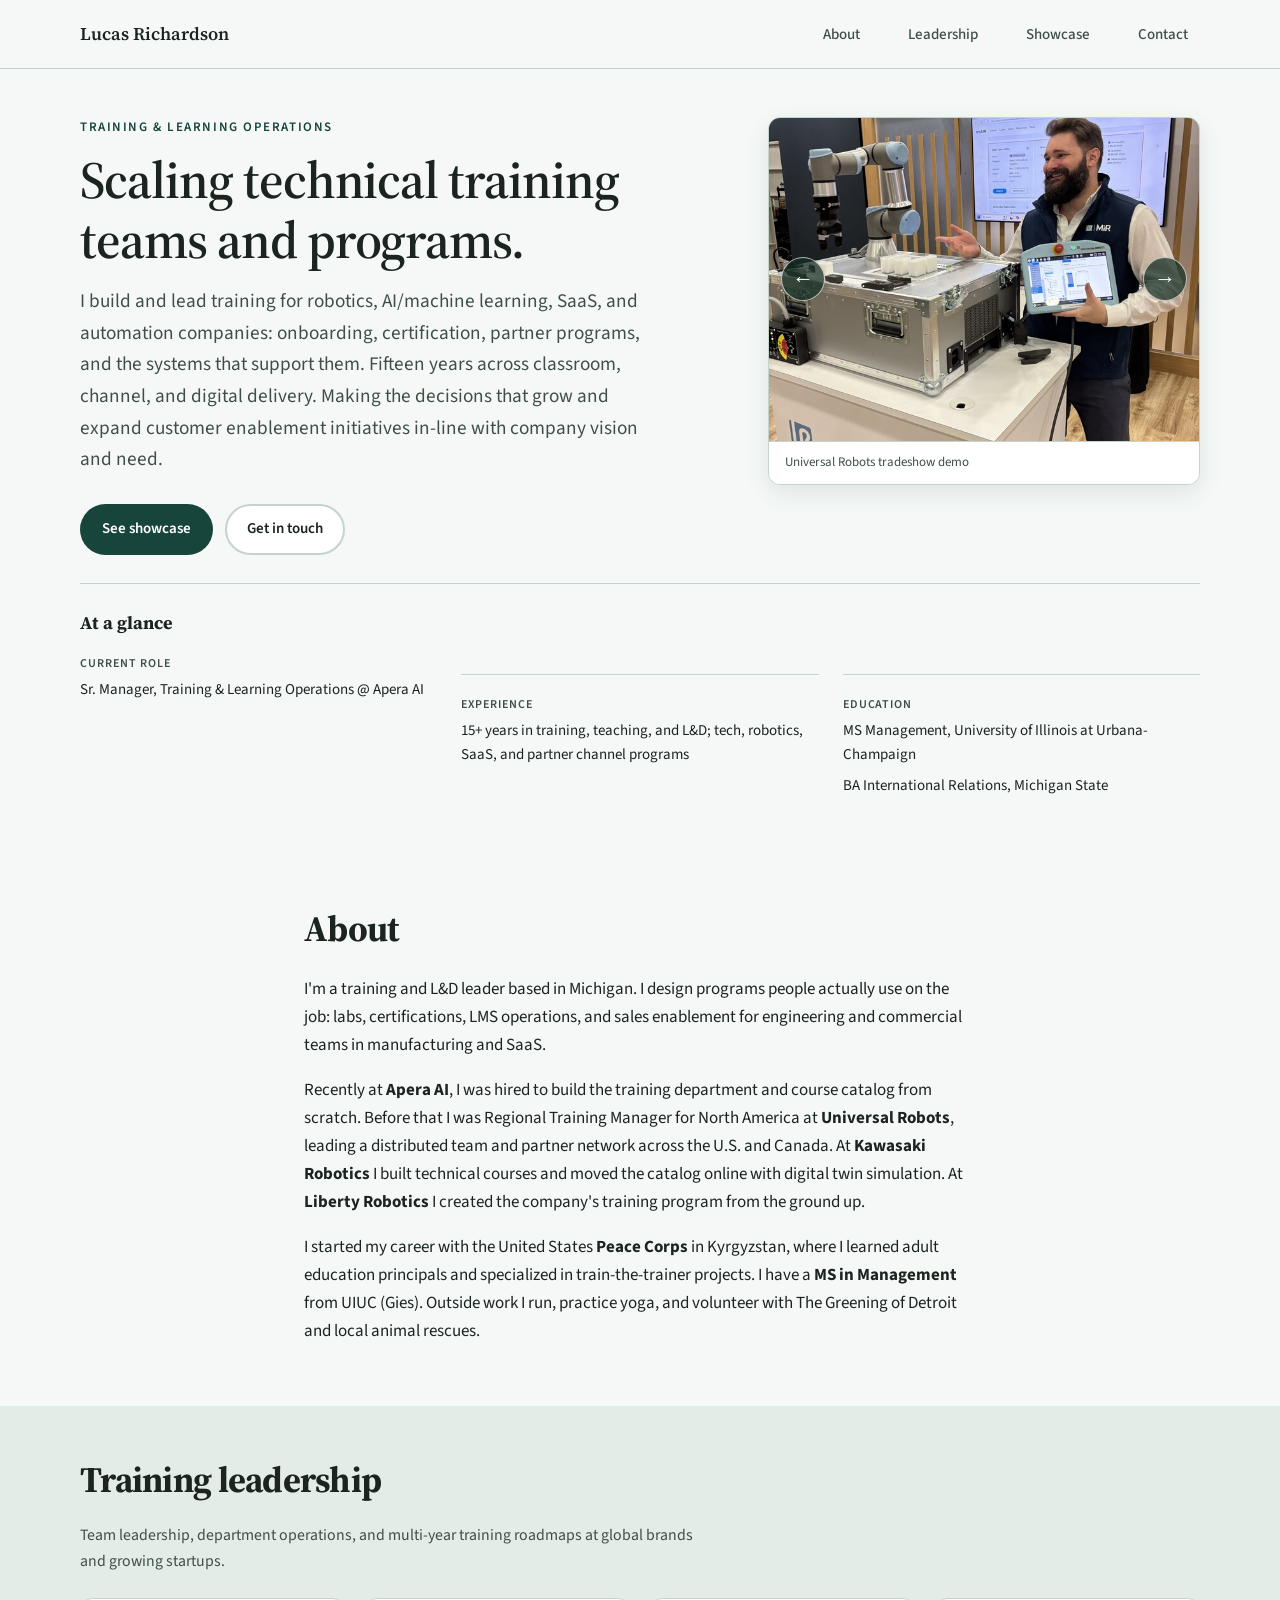
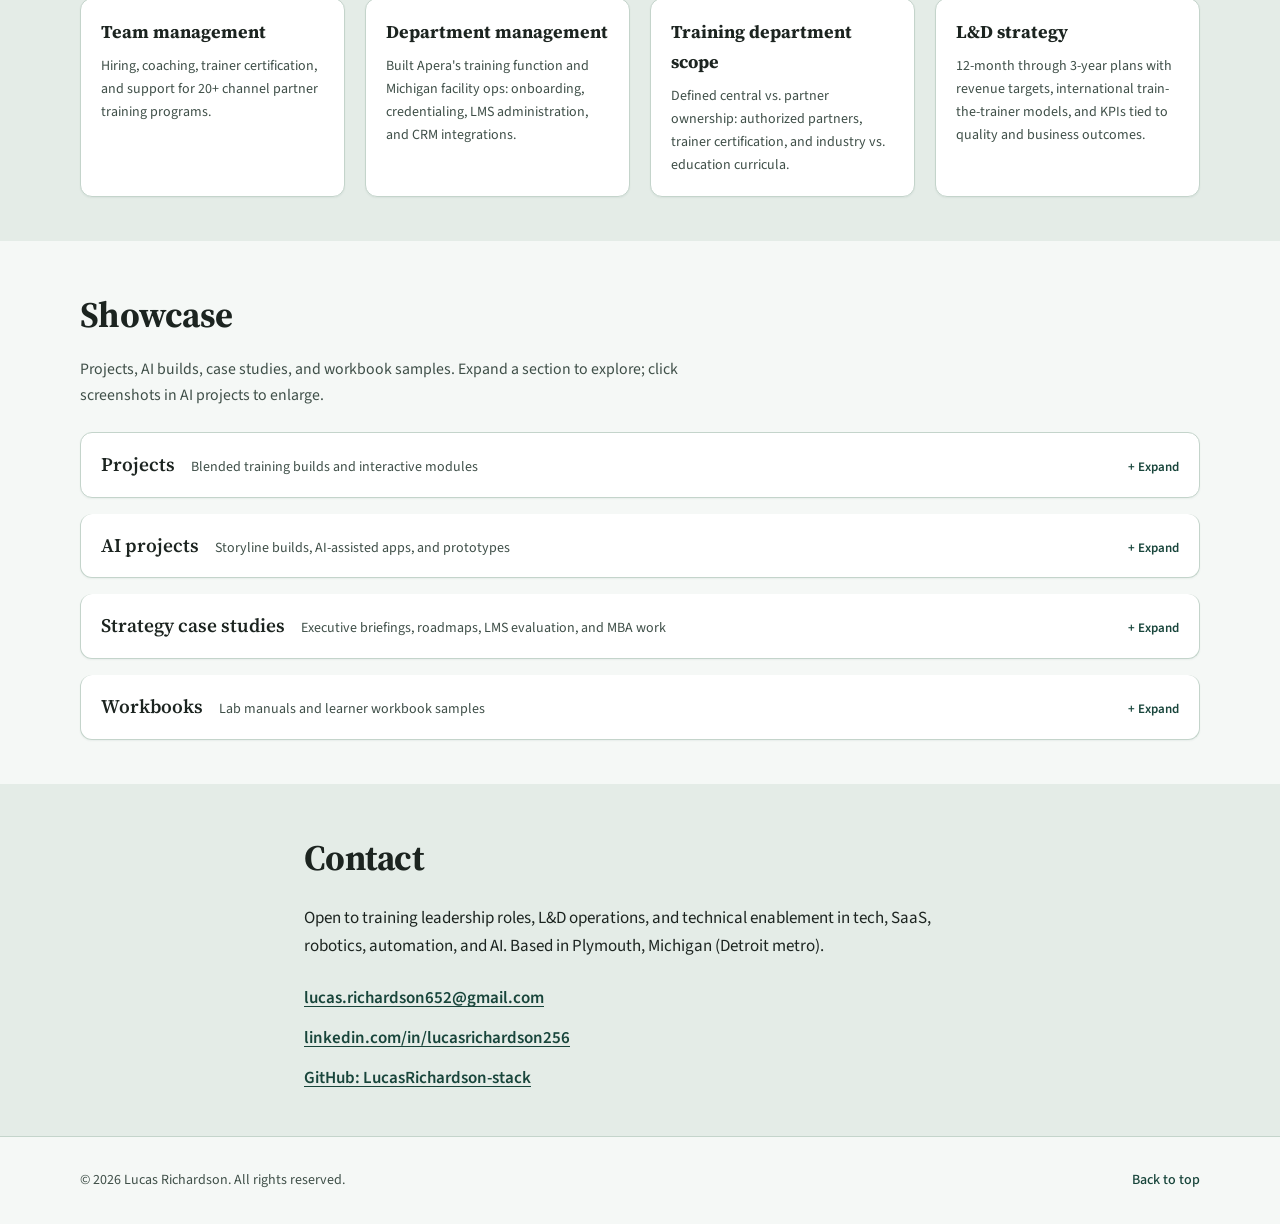
==== commit 209e7de4: "Add branded social preview card and link preview meta tags. Set Open Graph and Twitter images so sha" ====
--- a/index.html
+++ b/index.html
@@ -1,6 +1,14 @@
 <!DOCTYPE html>
 <html lang="en">
   <head>
+    <!-- Google tag (gtag.js) -->
+    <script async src="https://www.googletagmanager.com/gtag/js?id=G-FGDLF0THZQ"></script>
+    <script>
+      window.dataLayer = window.dataLayer || [];
+      function gtag(){dataLayer.push(arguments);}
+      gtag("js", new Date());
+      gtag("config", "G-FGDLF0THZQ");
+    </script>
     <meta charset="UTF-8" />
     <meta name="viewport" content="width=device-width, initial-scale=1.0" />
     <meta http-equiv="Cache-Control" content="no-cache, no-store, must-revalidate" />
@@ -11,6 +19,26 @@
       content="Lucas Richardson, Sr. Manager, Training and Learning Operations. 15+ years in technical training, teaching, and L&amp;D across tech, SaaS, robotics, and automation."
     />
     <title>Lucas Richardson | Technical Training &amp; L&amp;D</title>
+    <link rel="icon" href="assets/images/favicon.svg" type="image/svg+xml" />
+    <link rel="apple-touch-icon" href="assets/images/apple-touch-icon.png" />
+    <meta property="og:type" content="website" />
+    <meta property="og:url" content="https://lucasrichardson-stack.github.io/" />
+    <meta property="og:title" content="Lucas Richardson | Technical Training &amp; L&amp;D" />
+    <meta
+      property="og:description"
+      content="Lucas Richardson, Sr. Manager, Training and Learning Operations. 15+ years in technical training, teaching, and L&amp;D across tech, SaaS, robotics, and automation."
+    />
+    <meta property="og:image" content="https://lucasrichardson-stack.github.io/assets/images/portfolio-social-card.png" />
+    <meta property="og:image:width" content="1200" />
+    <meta property="og:image:height" content="630" />
+    <meta property="og:image:alt" content="Lucas Richardson — Technical Training and L&amp;D portfolio" />
+    <meta name="twitter:card" content="summary_large_image" />
+    <meta name="twitter:title" content="Lucas Richardson | Technical Training &amp; L&amp;D" />
+    <meta
+      name="twitter:description"
+      content="Lucas Richardson, Sr. Manager, Training and Learning Operations. 15+ years in technical training, teaching, and L&amp;D across tech, SaaS, robotics, and automation."
+    />
+    <meta name="twitter:image" content="https://lucasrichardson-stack.github.io/assets/images/portfolio-social-card.png" />
     <link rel="preconnect" href="https://fonts.googleapis.com" />
     <link rel="preconnect" href="https://fonts.gstatic.com" crossorigin />
     <link
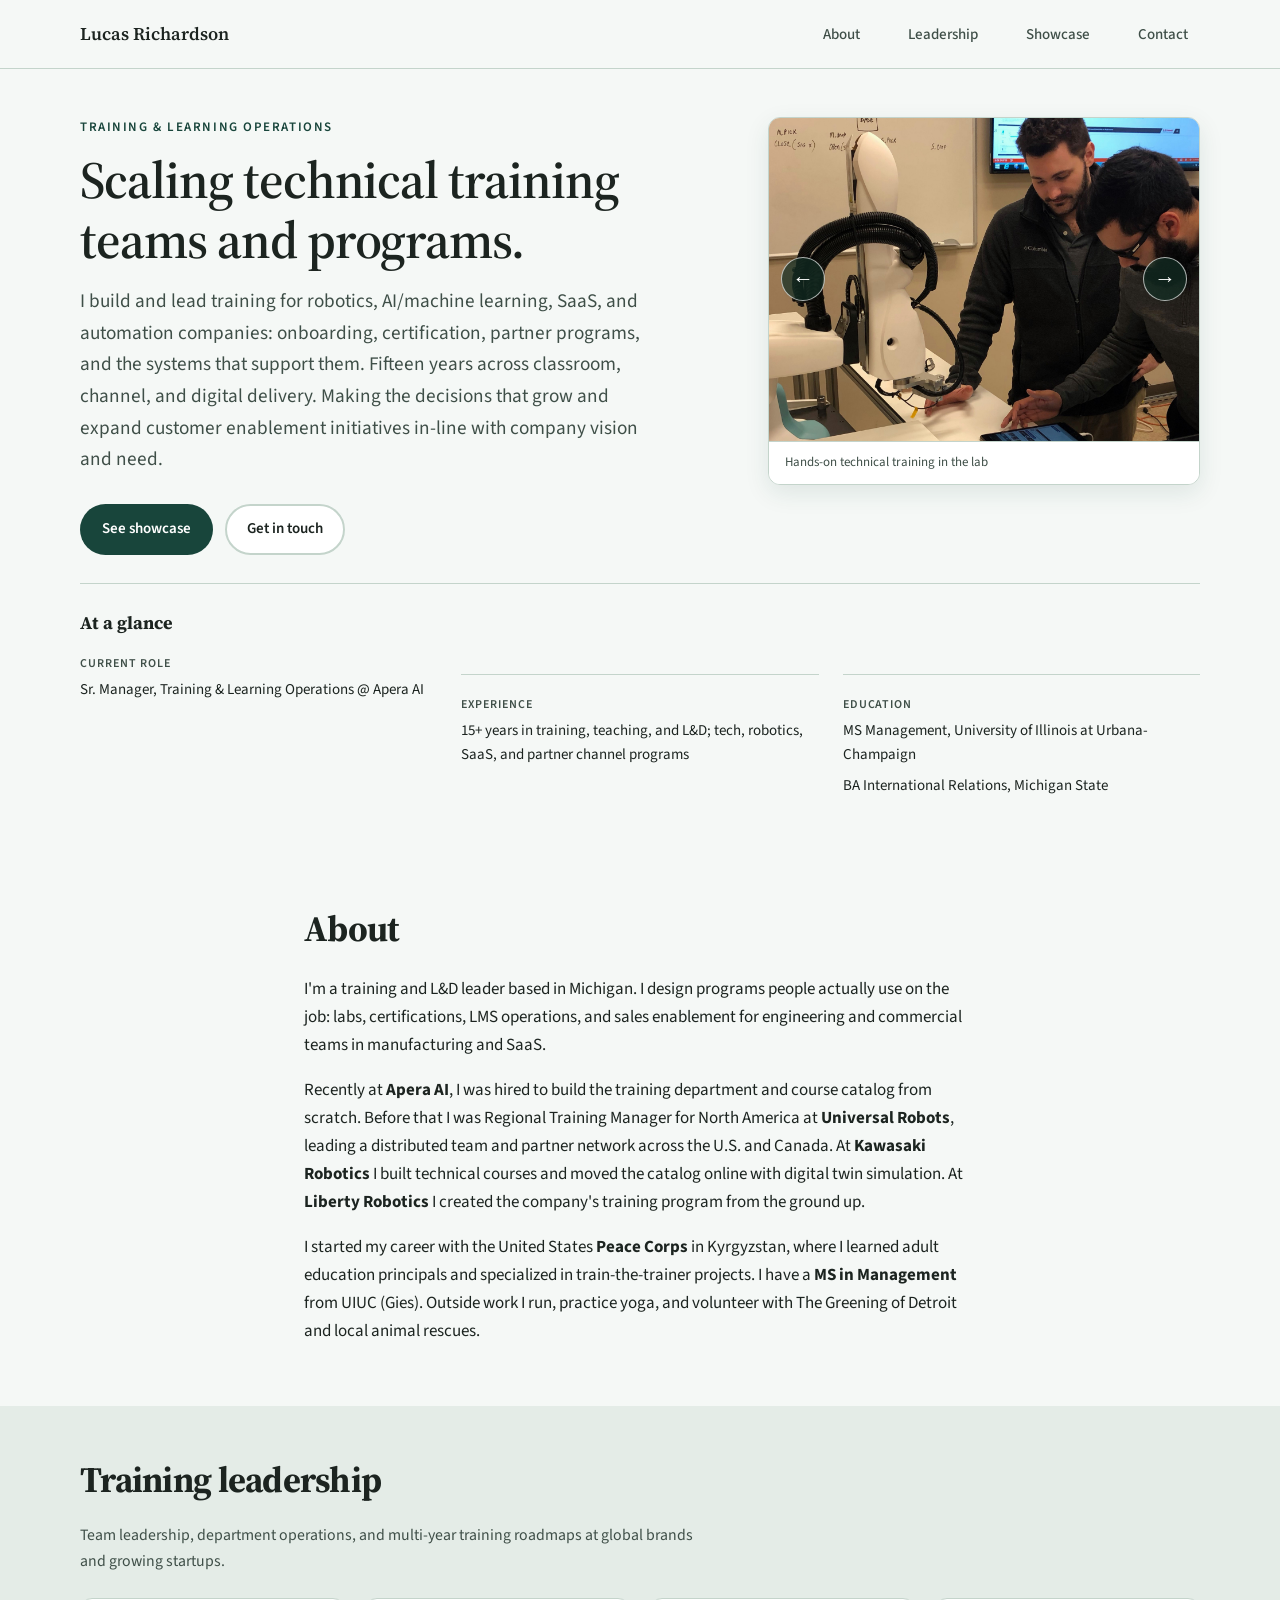
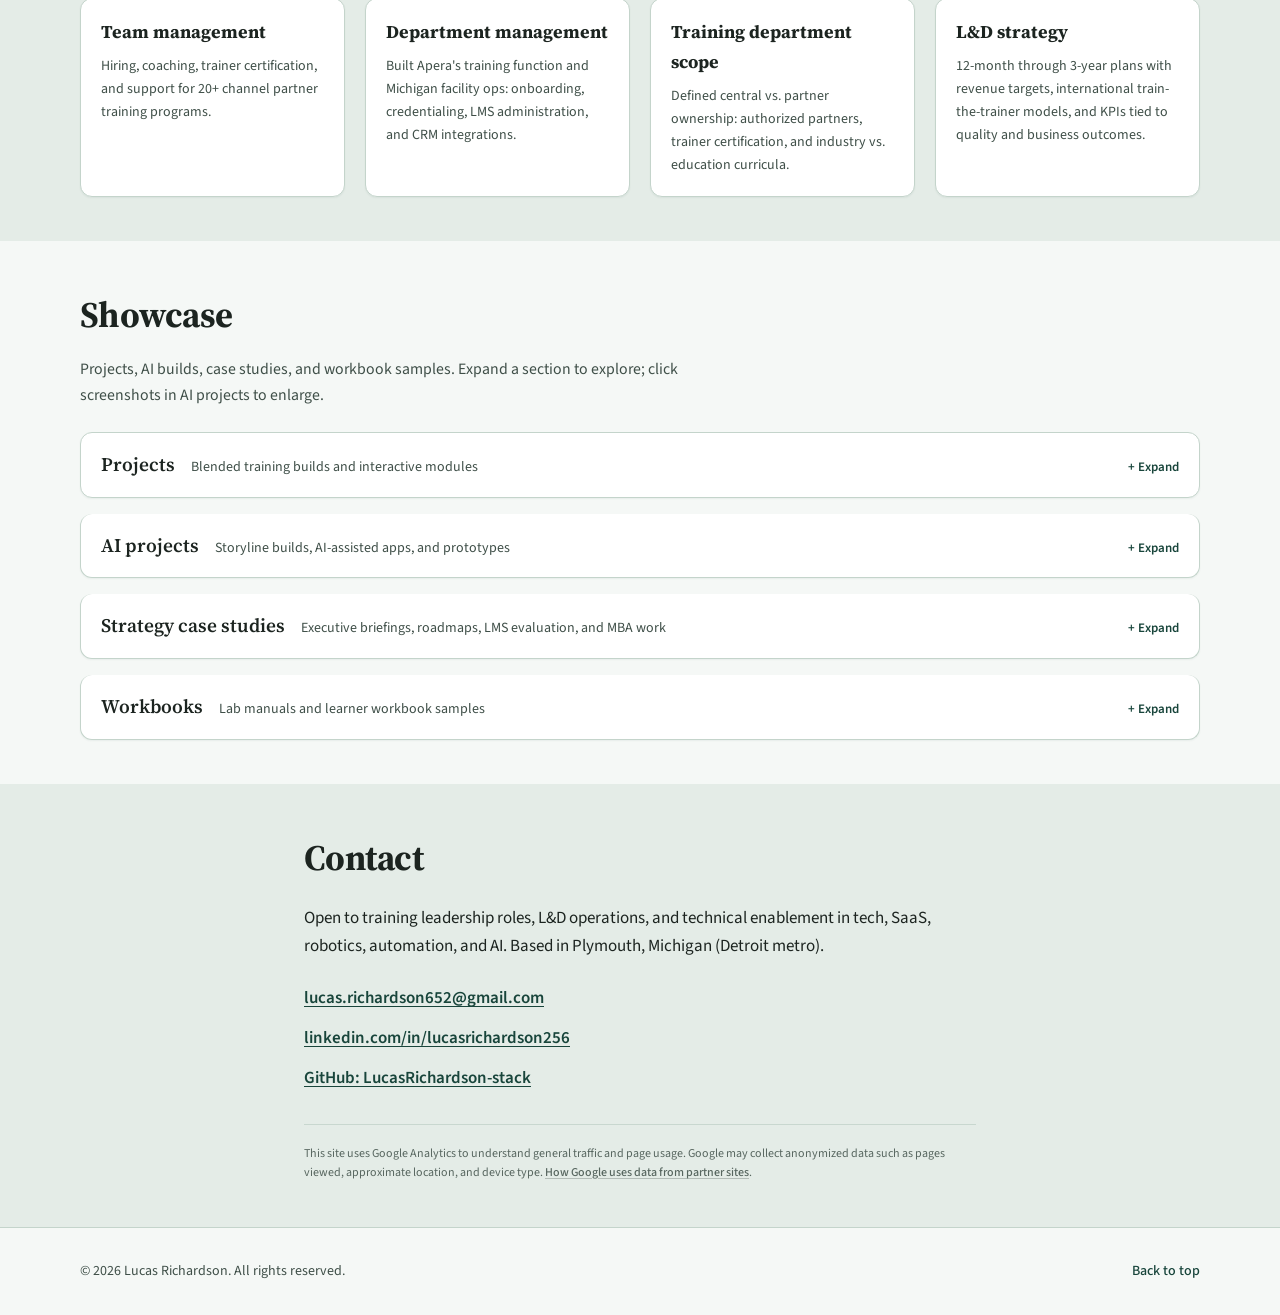
==== commit 378d88e4: "Add a subtle Google Analytics notice near the contact section. Disclose anonymized traffic collectio" ====
--- a/index.html
+++ b/index.html
@@ -1061,6 +1061,11 @@
               >
             </li>
           </ul>
+          <p class="analytics-notice">
+            This site uses Google Analytics to understand general traffic and page usage.
+            Google may collect anonymized data such as pages viewed, approximate location, and device type.
+            <a href="https://policies.google.com/technologies/partner-sites" target="_blank" rel="noopener noreferrer">How Google uses data from partner sites</a>.
+          </p>
         </div>
       </section>
     </main>
--- a/styles.css
+++ b/styles.css
@@ -1494,6 +1494,29 @@
   font-weight: 600;
 }
 
+.analytics-notice {
+  margin: 2rem 0 0;
+  padding-top: 1.25rem;
+  border-top: 1px solid var(--color-border);
+  font-size: 0.75rem;
+  line-height: 1.55;
+  color: var(--color-ink-muted);
+  opacity: 0.85;
+}
+
+.analytics-notice a {
+  font-weight: 500;
+  color: var(--color-ink-muted);
+  text-decoration: underline;
+  text-decoration-color: rgb(63 79 72 / 0.35);
+  text-underline-offset: 0.15em;
+}
+
+.analytics-notice a:hover {
+  color: var(--color-accent);
+  text-decoration-color: currentColor;
+}
+
 .hint {
   display: block;
   font-size: 0.8125rem;
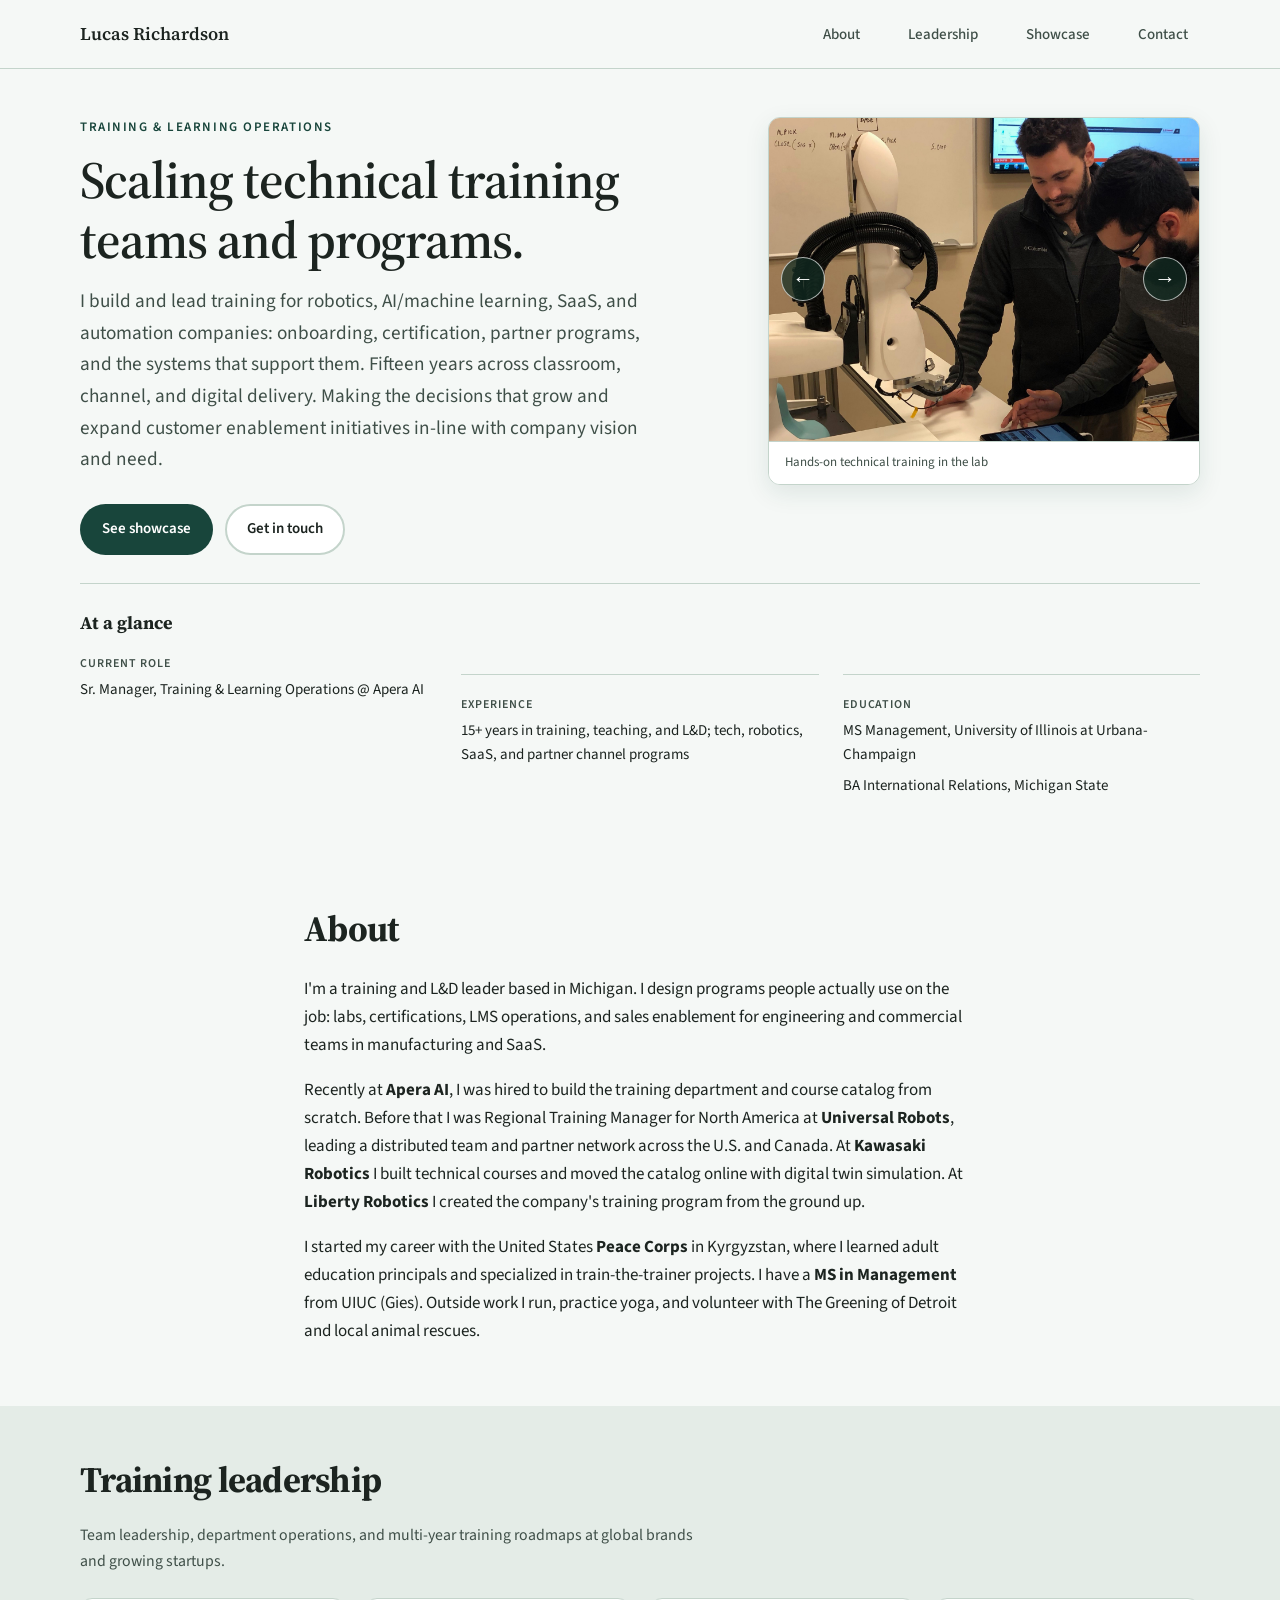
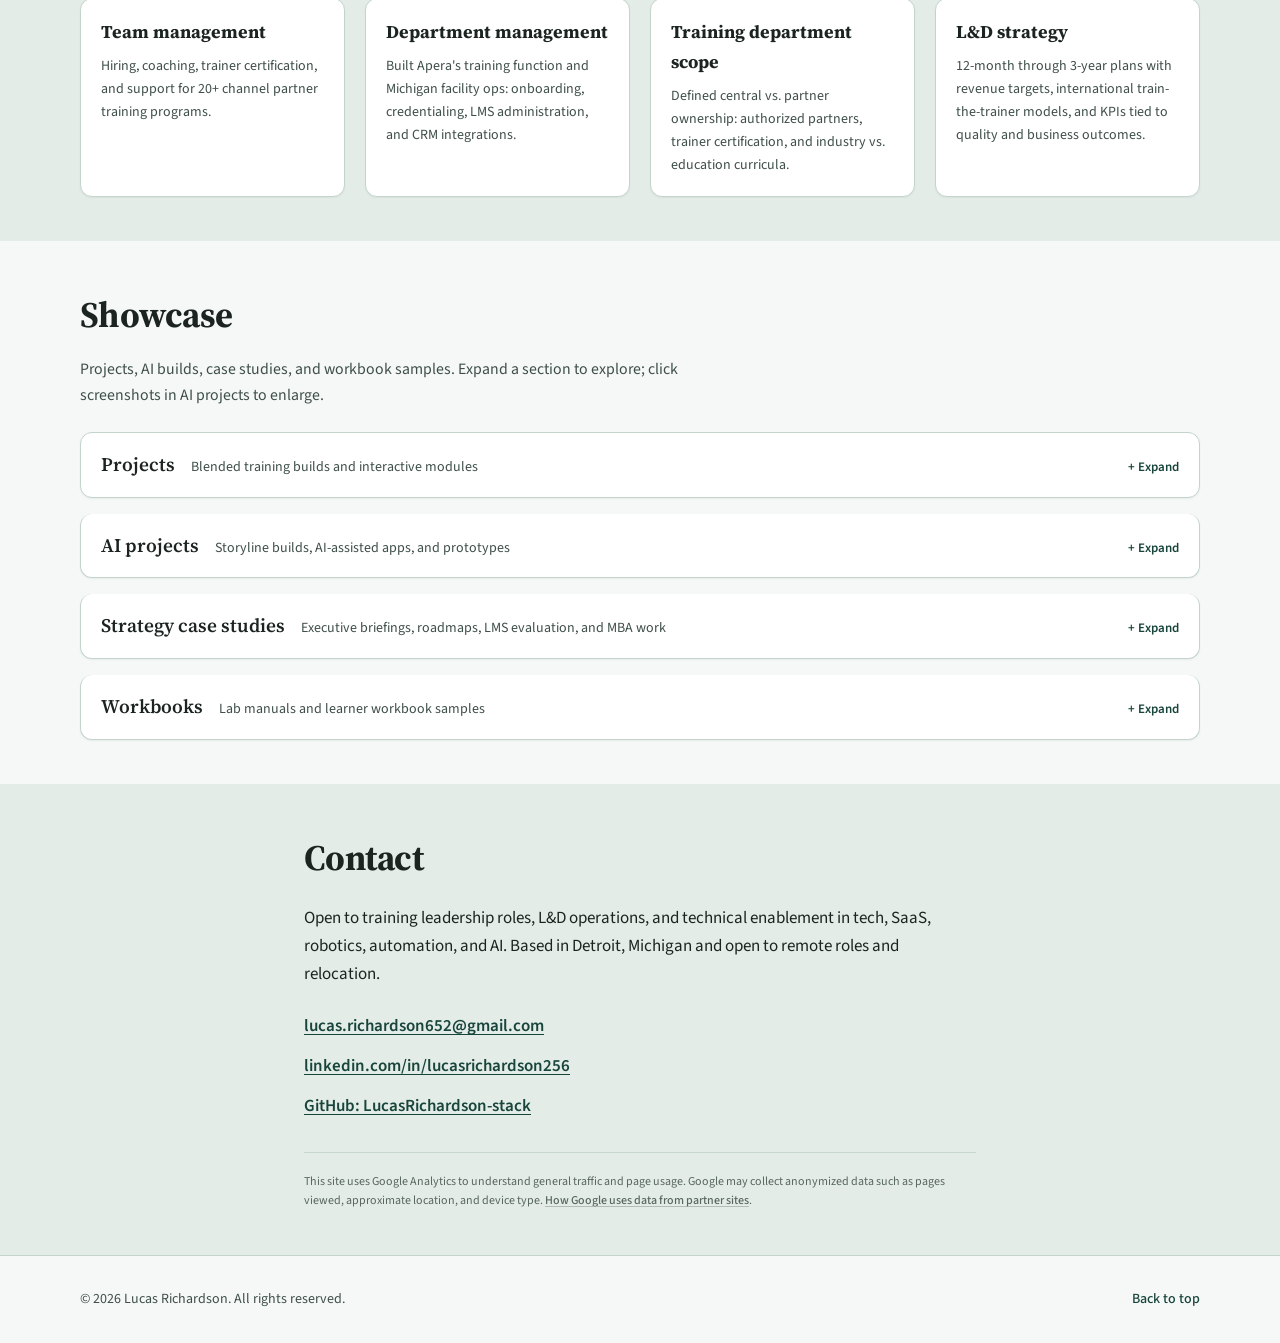
==== commit 8da5133c: "Update contact location copy for Detroit and remote availability. Reflect current base in Detroit an" ====
--- a/index.html
+++ b/index.html
@@ -1035,8 +1035,8 @@
           <h2>Contact</h2>
           <p>
             Open to training leadership roles, L&amp;D operations, and technical
-            enablement in tech, SaaS, robotics, automation, and AI. Based in Plymouth,
-            Michigan (Detroit metro).
+            enablement in tech, SaaS, robotics, automation, and AI. Based in Detroit,
+            Michigan and open to remote roles and relocation.
           </p>
           <ul class="contact-links">
             <li>
